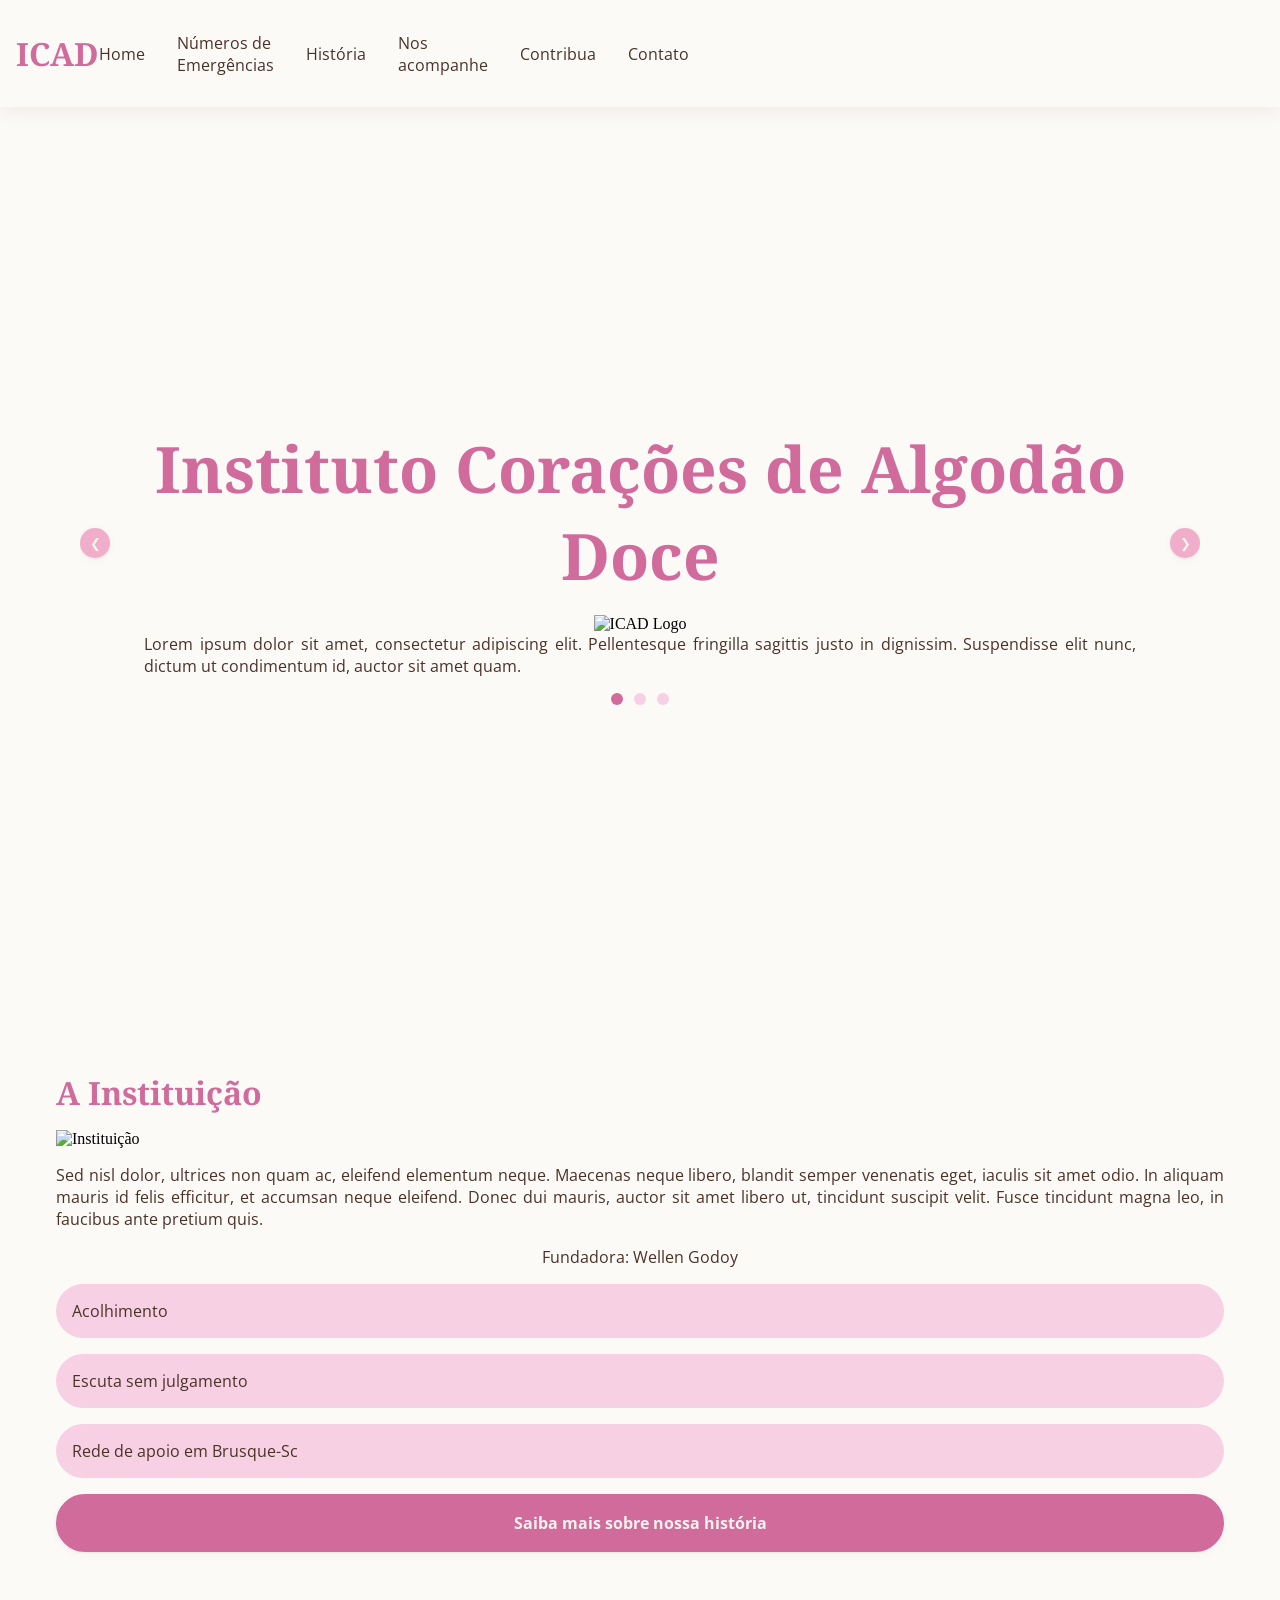
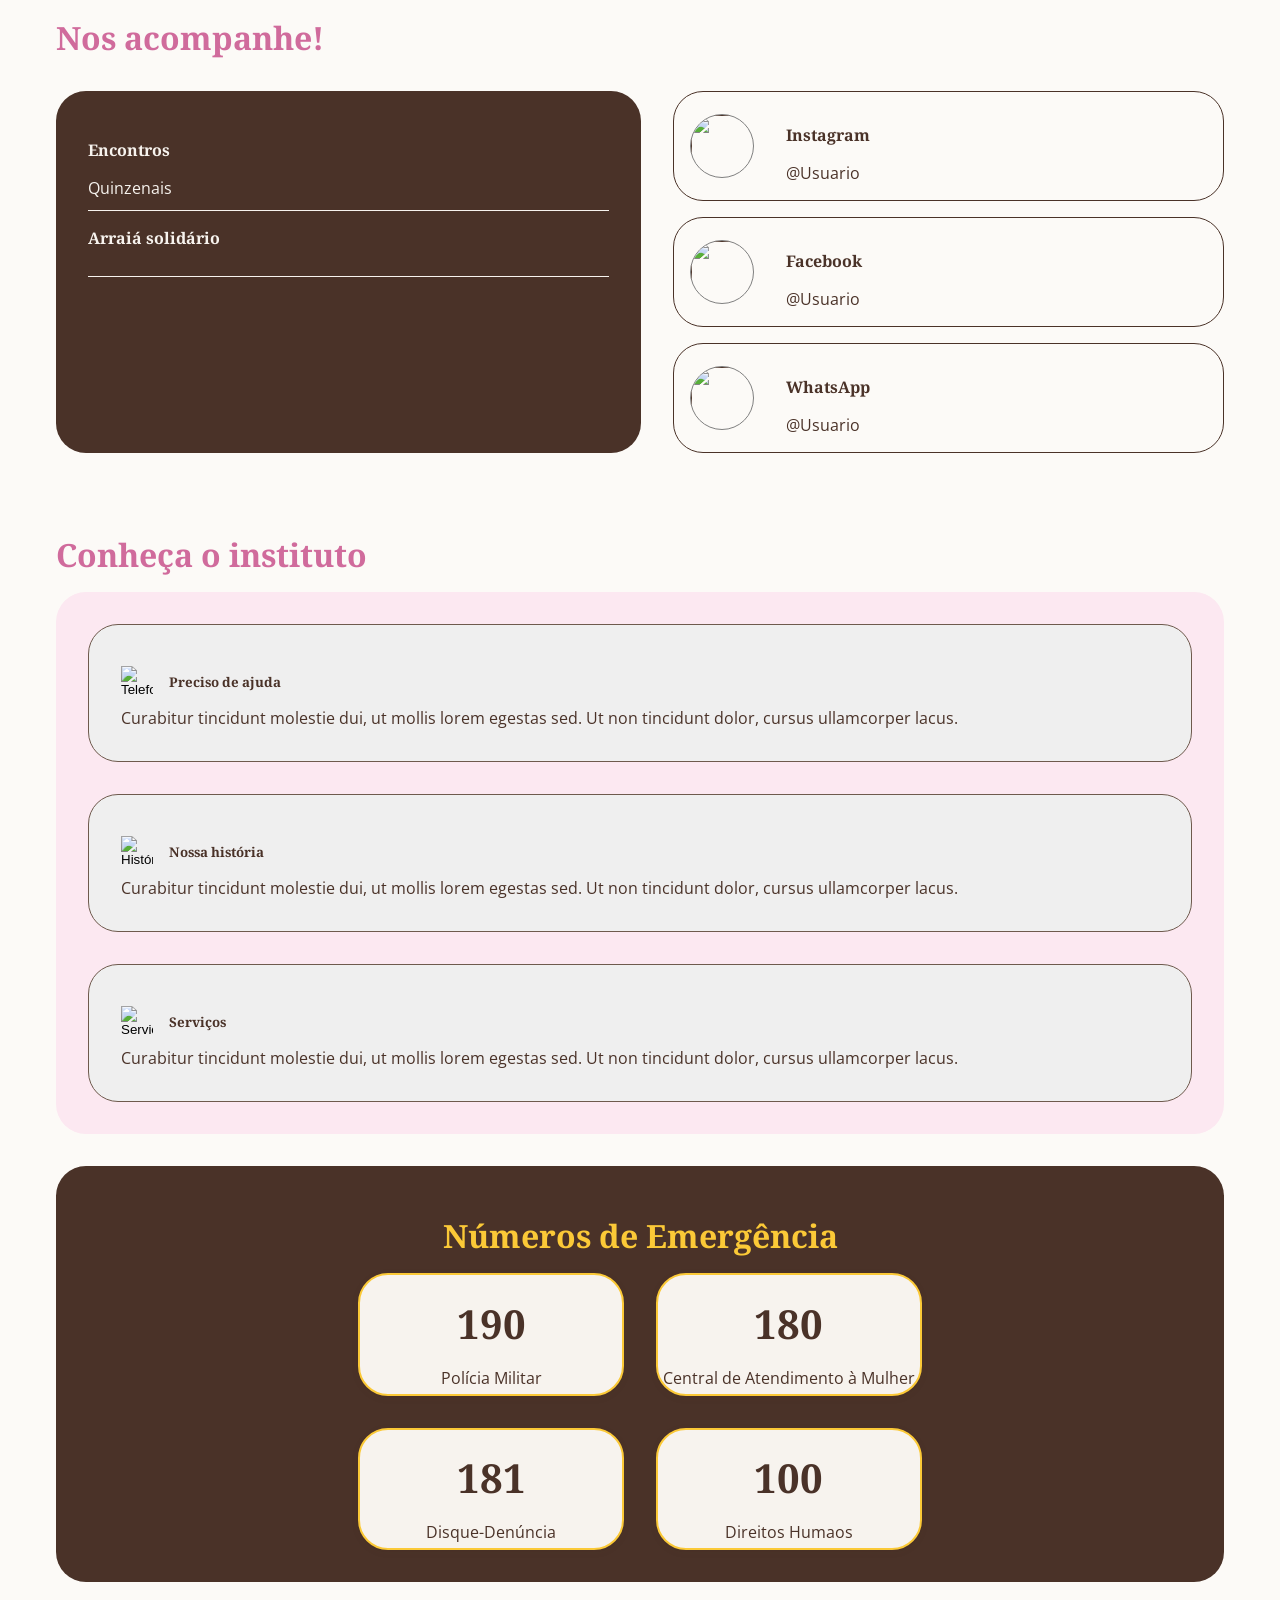
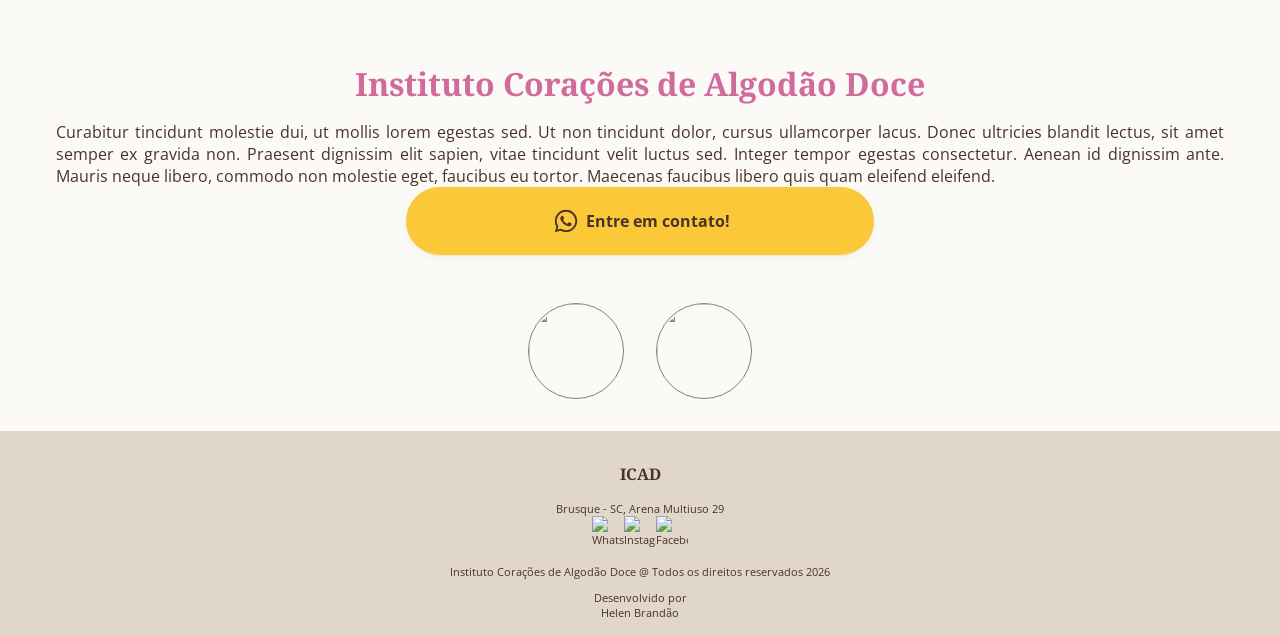
==== index.html @ ac16e1a1 "Alteração na composição e estilização geral" ====
<!DOCTYPE html>
<html lang="pt-BR">
<head>
    <meta charset="UTF-8">
    <meta name="viewport" content="width=device-width, initial-scale=1.0">
    <link rel="stylesheet" href="/css/style.css">
    <title>ICAD - Instituto Corações de Algodão Doce</title>
    <link rel="preconnect" href="https://fonts.googleapis.com">
    <link rel="preconnect" href="https://fonts.gstatic.com" crossorigin>
    <link href="https://fonts.googleapis.com/css2?family=Noto+Serif:ital,wght@0,500;0,600;0,700&family=Open+Sans:wght@400;500;600;700&display=swap" rel="stylesheet">
</head>
<body>
    <header>
        <nav>
            <h2>ICAD</h2>
            <ul>
                <li><a href="#">Home</a></li>
                <li><a href="#">Números de Emergências</a></li>
                <li><a href="./pages/historia.html">História</a></li>
                <li><a href="#">Nos acompanhe</a></li>
                <li><a href="#">Contribua</a></li>
                <li><a href="#">Contato</a></li>
            </ul>
            <ul class="nav-mobile ocultar">
                <li><a href="#">Home</a></li>
                <li><a href="#">Números de Emergências</a></li>
                <li><a href="./pages/historia.html">História</a></li>
                <li><a href="#">Nos acompanhe</a></li>
                <li><a href="#">Contribua</a></li>
                <li><a href="#">Contato</a></li>
            </ul>
        </nav>
    </header>
    <main>
    <section class="hero" style="width: 90%;">
        <div class="carrossel">
            <div class="janela">
                <div class="trilho">

                    <div class="slide">
                        <h1>Instituto Corações de Algodão Doce</h1>
                        <img src="" alt="ICAD Logo">
                        <p>Lorem ipsum dolor sit amet, consectetur adipiscing elit. Pellentesque fringilla sagittis justo in dignissim. Suspendisse elit nunc, dictum ut condimentum id, auctor sit amet quam.</p>
                    </div>

                    <div class="slide">
                        <h2>Segundo slide</h2>
                        <p>Conteúdo do segundo slide.</p>
                    </div>

                    <div class="slide">
                        <h2>Terceiro slide</h2>
                        <p>Conteúdo do terceiro slide.</p>
                    </div>

                </div>

                <button class="seta anterior" aria-label="Slide anterior">&#10094;</button>
                <button class="seta proximo" aria-label="Próximo slide">&#10095;</button>
            </div>

            <div class="bolinhas"></div>
        </div>
    </section>
        <section class="sobre container">
            <h2>A Instituição</h2>
            <div class="sobre-instituicao">
                <img src="" alt="Instituição">
                <p>Sed nisl dolor, ultrices non quam ac, eleifend elementum neque. Maecenas neque libero, blandit semper venenatis eget, iaculis sit amet odio. In aliquam mauris id felis efficitur, et accumsan neque eleifend. Donec dui mauris, auctor sit amet libero ut, tincidunt suscipit velit. Fusce tincidunt magna leo, in faucibus ante pretium quis.</p>
                <a href="#">Fundadora: Wellen Godoy</a>
                <div>
                    <div class="info-icon">
                        <img src="" alt="">
                        <p>Acolhimento</p>
                    </div>
                    <div class="info-icon">
                        <img src="" alt="">
                        <p>Escuta sem julgamento</p>
                    </div>
                    <div class="info-icon">
                        <img src="" alt="">
                        <p>Rede de apoio em Brusque-Sc</p>
                    </div>
                    <a href="" class="btn btn-principal">Saiba mais sobre nossa história</a>
                </div>
            </div>
        </section>
        <section class="social container">
            <h2>Nos acompanhe!</h2>
            <div class="social-info">
                <div class="eventos">
                    <div class="card-eventos">
                        <h3>Encontros</h3>
                        <span>Quinzenais</span>
                    </div>
                    <div class="card-eventos">
                        <h3>Arraiá solidário</h3>
                        <span></span>
                    </div>
                </div>
                <div class="redes">
                    <a href="" class="card-redes">
                        <img src="" alt="" class="circle">
                        <div class="card-redes-info">
                            <h3>Instagram</h3>
                            <span>@Usuario</span>
                        </div>
                    </a>
                    <a href="" class="card-redes">
                        <img src="" alt="" class="circle">
                        <div class="card-redes-info">
                            <h3>Facebook</h3>
                            <span>@Usuario</span>
                        </div>
                    </a>
                    <a href="" class="card-redes">
                        <img src="" alt="" class="circle">
                        <div class="card-redes-info">
                            <h3>WhatsApp</h3>
                            <span>@Usuario</span>
                        </div>
                    </a>
                </div>
            </div>
        </section>
        <section class="ajuda container">
            <h2>Conheça o instituto</h2>
                <div class="ajuda-info">
                    <div class="btns">
                        <button class="card-ajuda">
                            <div class="card-info-text">
                                <img src="" alt="Telefone" class="icon">
                                <h4>Preciso de ajuda</h4>
                            </div>
                            <div class="card-info"><p>Curabitur tincidunt molestie dui, ut mollis lorem egestas sed. Ut non tincidunt dolor, cursus ullamcorper lacus.</p></div>
                        </button>
                        <button class="card-ajuda">
                            <div class="card-info-text">
                                <img src="" alt="História" class="icon">
                                <h4>Nossa história</h4>
                            </div>
                            <div class="card-info"><p>Curabitur tincidunt molestie dui, ut mollis lorem egestas sed. Ut non tincidunt dolor, cursus ullamcorper lacus.</p></div>
                        </button>
                        <button class="card-ajuda">
                            <div class="card-info-text">
                                <img src="" alt="Serviços" class="icon">
                                <h4>Serviços</h4>
                            </div>
                            <div class="card-info"><p>Curabitur tincidunt molestie dui, ut mollis lorem egestas sed. Ut non tincidunt dolor, cursus ullamcorper lacus.</p></div>
                        </button>
                    </div>
                    <div class="numero-emergencia">
                        <h2>Números de Emergência</h2>
                        <div class="numeros">
                            <div class="card-numeros">
                                <h3>190</h3>
                                <span>Polícia Militar</span>
                            </div>
                            <div class="card-numeros">
                                <h3>180</h3>
                                <span>Central de Atendimento à Mulher</span>
                            </div>
                            <div class="card-numeros">
                                <h3>181</h3>
                                <span>Disque-Denúncia</span>
                            </div>
                            <div class="card-numeros">
                                <h3>100</h3>
                                <span>Direitos Humaos</span>
                            </div>
                        </div>
                    </div>
                </div>
        </section>
        <section class="cta container">
            <h2>Instituto Corações de Algodão Doce</h2>
            <p>Curabitur tincidunt molestie dui, ut mollis lorem egestas sed. Ut non tincidunt dolor, cursus ullamcorper lacus. Donec ultricies blandit lectus, sit amet semper ex gravida non. Praesent dignissim elit sapien, vitae tincidunt velit luctus sed. Integer tempor egestas consectetur. Aenean id dignissim ante. Mauris neque libero, commodo non molestie eget, faucibus eu tortor. Maecenas faucibus libero quis quam eleifend eleifend.</p>
            <a href="" class="btn btn-accent"><img src="./assets/whatsapp-icon.svg" alt="WhatsApp" class="icon"> Entre em contato!</a>
        </section>
        <section class="padrinhos container">
            <div class="padrinhos-grid">
                <img src="" alt="" class="circle">
                <img src="" alt="" class="circle">
            </div>
        </section>
    </main>
    <footer>
        <div class="titulo">
                <h4>ICAD</h4>
                <p>Brusque - SC, Arena Multiuso 29</p>
            <div class="icons">
                <a href=""><img src="" alt="WhatsApp" class="icon"></a>
                <a href=""><img src="" alt="Instagram" class="icon"></a>
                <a href=""><img src="" alt="Facebook" class="icon"></a>
            </div>
        </div>
        <div class="direitos">
            <p>Instituto Corações de Algodão Doce @ Todos os direitos reservados 2026</p>
            <p>Desenvolvido por <a href="#">Helen Brandão</a></p>
        </div>
    </footer>
    <script src="./js/script.js"></script>
</body>
</html>
---- css/style.css ----
*{
    margin: 0;
    padding: 0;
    box-sizing: border-box;
}

html{
    scroll-behavior: smooth;
}

.scrollable-element{
  scrollbar-width: thin;
}

section{
    margin-bottom: var(--spacing-m);
}

.container{
    max-width: 1200px;
}

.ocultar{
    opacity: 0;
    visibility: hidden;
}

h1, h2, h3, h4{
    font-family: var(--font-head);
    margin: var(--spacing) 0;
}

h1, h2{
    color: var(--rose-500);
}

h3, h4{
    color: var(--text);
}

h1{
    font-size: var(--spacing-m);
}

h2{
    font-size: var(--spacing-sm);
}

p, span, li, a{
    font-family: var(--font-body);
    font-size: var(--spacing);
    color: var(--text);
}

.circle{
    border-radius: 100%;
}

.btn{
    padding: var(--spacing);
    font-size: var(--spacing);
    border: 1px solid var(--cocoa-800);
    border-radius: var(--radius-m);
    cursor: pointer;
    box-shadow: 0px 0px 0px 0px rgba(0, 0, 0, 0);
    transition: transform 0.3s ease-in, box-shadow 0.3s ease-in;
}

.btn:hover{
    transform: translateY(-2px);
    box-shadow: 0px 5px 15px -8px #000000;
}

.btn-principal{
    background-color: var(--rose-500);
    border: 2px solid var(--rose-500);
    box-shadow: var(--shadow-sm);
    color: var(--cream-100);
    font-weight: 700;
}

.btn-accent{
    display: flex;
    justify-content: center;
    align-items: center;
    gap: var(--spacing-xs);
    background-color: var(--accent);
    border: 2px solid var(--accent);
    box-shadow: var(--shadow-sm);
    color: var(--text);
    font-weight: 700;
}

.btn-icon{
    border: none;
    background: transparent;
}

:root{
  --rose-50:#FEF5F9; 
  --rose-100:#FCE8F1; 
  --rose-200:#F8D0E3; 
  --rose-300:#F1AECB;
  --rose-500:#D06B9C; 
  --rose-600:#A84874; 
  --rose-700:#8A3760;
  --cream-50:#FCFAF7; 
  --cream-100:#F7F3EE; 
  --cream-200:#EEE7DE; 
  --cream-300:#E0D6CA;
  --cocoa-500:#8A7566; 
  --cocoa-600:#6E5A4D; 
  --cocoa-800:#4A3228;

  --spacing-xs: 0.3rem;
  --spacing-s: 0.7rem;
  --spacing: 1rem;
  --spacing-sm: 1.5rem;
  --spacing-m: 2rem;
  --spacing-xm: 2.5rem;
  --spacing-g: 3rem;
  --spacing-xg: 4rem;
  --radius: 30px;
  --radius-m: 35px;

  --bg: var(--cream-50);
  --text: var(--cocoa-800);
  --border:var(--cream-300);
  --accent: #FBC937;

  --font-head:"Noto Serif", Georgia, "Times New Roman", serif;
  --font-body:"Open Sans", system-ui, -apple-system, "Segoe UI", Roboto, sans-serif;

  --shadow-sm:0 1px 2px rgba(74,50,40,.06), 0 2px 8px rgba(74,50,40,.05);
  --shadow-md:0 4px 18px rgba(74,50,40,.08);
}

body{
    width: 100%;
    overflow-x: hidden;
    background-color: var(--bg);
}

nav{
    display: flex;
    flex-direction: row;
    justify-content: space-around;
    padding: var(--spacing);
    box-shadow: var(--shadow-md);
}

ul, li, a{
    display: flex;
    flex-direction: row;
    justify-content: center;
    align-items: center;
    list-style: none;
    text-decoration: none;
    color: var(--text);
}

ul{
    gap: var(--spacing-m);
}

/*
==========================
    HERO
==========================
*/
.hero{
    display: flex;
    flex-direction: column;
    align-items: center;
    justify-content: space-around;
    min-height: 100dvh;
    padding: var(--spacing);
    text-align: center;
}

.hero p{
    text-align: justify;
}

.carrossel{
    width: 100%;
}

.janela{
    position: relative;
    overflow: hidden;
}

.trilho{
    display: flex;
    transition: transform 0.5s ease;
}

.slide{
    flex: 0 0 100%;
    display: flex;
    flex-direction: column;
    align-items: center;
    justify-content: center;
    padding: 0 var(--spacing-xg);
}

.slide img{
    max-width: 100%;
    height: auto;
}

/* setas */
.seta{
    position: absolute;
    top: 50%;
    transform: translateY(-50%);
    width: 30px;
    height: 30px;
    padding: 0;
    display: flex;
    align-items: center;
    justify-content: center;
    border: none;
    border-radius: 100%;
    background-color: var(--rose-300);
    color: var(--cream-100);
    box-shadow: var(--shadow-sm);
}

.seta:hover{
    background-color: var(--rose-500);
}

.anterior{ left: 0; }
.proximo{ right: 0; }

/* bolinhas */
.bolinhas{
    display: flex;
    justify-content: center;
    gap: var(--spacing-s);
    margin-top: var(--spacing);
}

.bolinha{
    width: 12px;
    height: 12px;
    padding: 0;
    border: none;
    border-radius: 100%;
    background-color: var(--rose-200);
}

.bolinha.ativa{
    background-color: var(--rose-500);
}
/*
==========================
    EMERGENCIA
==========================
*/
.numero-emergencia{
    display: flex;
    justify-content: center;
    align-items: center;
    flex-direction: column;
    background-color: var(--cocoa-800);
    padding: var(--spacing-m);
    border-radius: var(--radius);
}

.numero-emergencia h2{
    color: var(--accent);
}

.numeros{
    display: flex;
    flex-direction: column;
    gap: var(--spacing-m);
}

.card-numeros{
    display: flex;
    flex-direction: column;
    align-items: center;
    text-align: center;
    padding: var(--spacing-xs);
    border: 2px solid var(--accent);
    border-radius: var(--radius);
    background-color: var(--cream-100);
    box-shadow: var(--shadow-sm);
}

.card-numeros:hover{
    box-shadow: 0px 5px 15px -8px #000000;
}

.card-numeros h3{
    font-size: var(--spacing-xm);
    font-weight: 700;
}

/*
==========================
    SOBRE
==========================
*/
.sobre{
    padding: var(--spacing);
    text-align: justify;
}

.info-icon{
    display: flex;
    flex-direction: row;
    justify-content: flex-start;
    align-items: center;
    border-radius: var(--radius);
    border: none;
    background-color: var(--rose-200);
    padding: var(--spacing);
}

div:has(.info-icon){
    display: flex;
    flex-direction: column;
    gap: var(--spacing);
}
/*
==========================
    REDES E EVENTOS
==========================
*/

.social h2{
    padding: 0 var(--spacing);
}

.eventos{
    background-color: var(--cocoa-800);
    padding: var(--spacing-m);
    margin: var(--spacing);
    gap: var(--spacing);
    border-radius: var(--radius);
}

.eventos h3, .eventos span{
    color: var(--cream-100);
}

.card-eventos{
    border-bottom: 1px solid var(--cream-100);
    padding-bottom: var(--spacing-s);
}

.redes{
    display: flex;
    flex-direction: column;
    gap: var(--spacing);
    margin: var(--spacing);
}

.card-redes{
    display: flex;
    justify-content: flex-start;
    padding: var(--spacing);
    border: 1px solid var(--cocoa-800);
    border-radius: var(--radius);
}

.card-redes img{
    width: 64px;
    height: 64px;
    margin-right: var(--spacing-m);
}

/*
==========================
    AJUDA
==========================
*/
.ajuda{
    padding: var(--spacing);
    text-align: justify;
}

.ajuda-info{
    display: flex;
    flex-direction: column;
    gap: var(--spacing-m);
}

.ajuda-text{
    display: flex;
    flex-direction: row-reverse;
}

.icon{
    width: 32px;
    height: 32px;
}

.btns{
    display: flex;
    flex-direction: column;
    gap: var(--spacing-m);
    background-color: var(--rose-100);
    padding: var(--spacing-m);
    border-radius: var(--radius);
    text-align: center;
}

.card-ajuda{
    display: flex;
    flex-direction: column;
    align-items: flex-start;
    padding: var(--spacing-m);
    border-radius: var(--radius);
    border: 1px solid var(--cocoa-600);
}

.card-info-text{
    display: flex;
    justify-content: center;
    align-items: center;
    gap: var(--spacing);
}


/*
==========================
    CTA
==========================
*/
.cta{
    display: flex;
    flex-direction: column;
    padding: var(--spacing);
    text-align: justify;
}

/*
==========================
    PADRINHOS
==========================
*/
.padrinhos{
    display: flex;
    justify-content: center;
    align-items: center;
}

.padrinhos-grid{
    display: grid;
    grid-template-columns: repeat(2, 1fr);
    gap: 1rem;
}

.circle{
    width: 96px;
    height: 96px;
    border: 0.5px solid gray;
}

.caixas-encontrar{
    display: flex;
    gap: var(--spacing-m);
}

.caixinha{
    width: 100%;
}
/*
==========================
    FOOTER
==========================
*/

footer{
    display: flex;
    flex-direction: column;
    gap: var(--spacing);
    background-color: var(--cream-300);
    padding: var(--spacing);
    color: var(--rose-100);
}

footer .titulo{
    display: flex;
    flex-direction: column;
}

footer .titulo .icons{
    display: flex;
    justify-content: center;
}

footer p{
    font-size: var(--spacing-s);
}

footer a{
    font-size: var(--spacing-s);
}

footer .titulo{
    display: flex;
    text-align: center;
}

footer .direitos{
    text-align: center;
    display: flex;
    flex-direction: column;
    gap: var(--spacing-s);
}

@media (min-width: 768px){
    .container{
        width: 800px;
    }

    main{
        display: flex;
        flex-direction: column;
        justify-content: center;
        align-items: center;
    }

    h1{
        font-size: var(--spacing-xg);
    }

    h2{
        font-size: var(--spacing-m);
    }

    h3{
        font-size: var(--spacing);
    }

    .numeros{
        display: grid;
        grid-template-columns: repeat(2, 1fr);
    }

    .social{
        display: flex;
        flex-direction: column;
        width: 100%;
    }

    .social-info{
        display: flex;
        flex-direction: row;
        justify-content: center;
    }

    .eventos, .redes{
        width: 100%;
    }

    .ajuda-text{
        display: flex;
        flex-direction: row;
        justify-content: center;
        align-items: center;
    }

    .video{
        display: flex;
        flex-direction: column;
        justify-content: center;
        align-items: center;
    }

    .cta{
        display: flex;
        justify-content: center;
        align-items: center;
    }

    .btn-accent{
        width: 40%;
        font-size: var(--spacing);
    }

    .padrinhos-grid{
        gap: var(--spacing-m);
    }
}

@media (min-width: 1200px){
    .container{
        width: 1200px;
    }
}
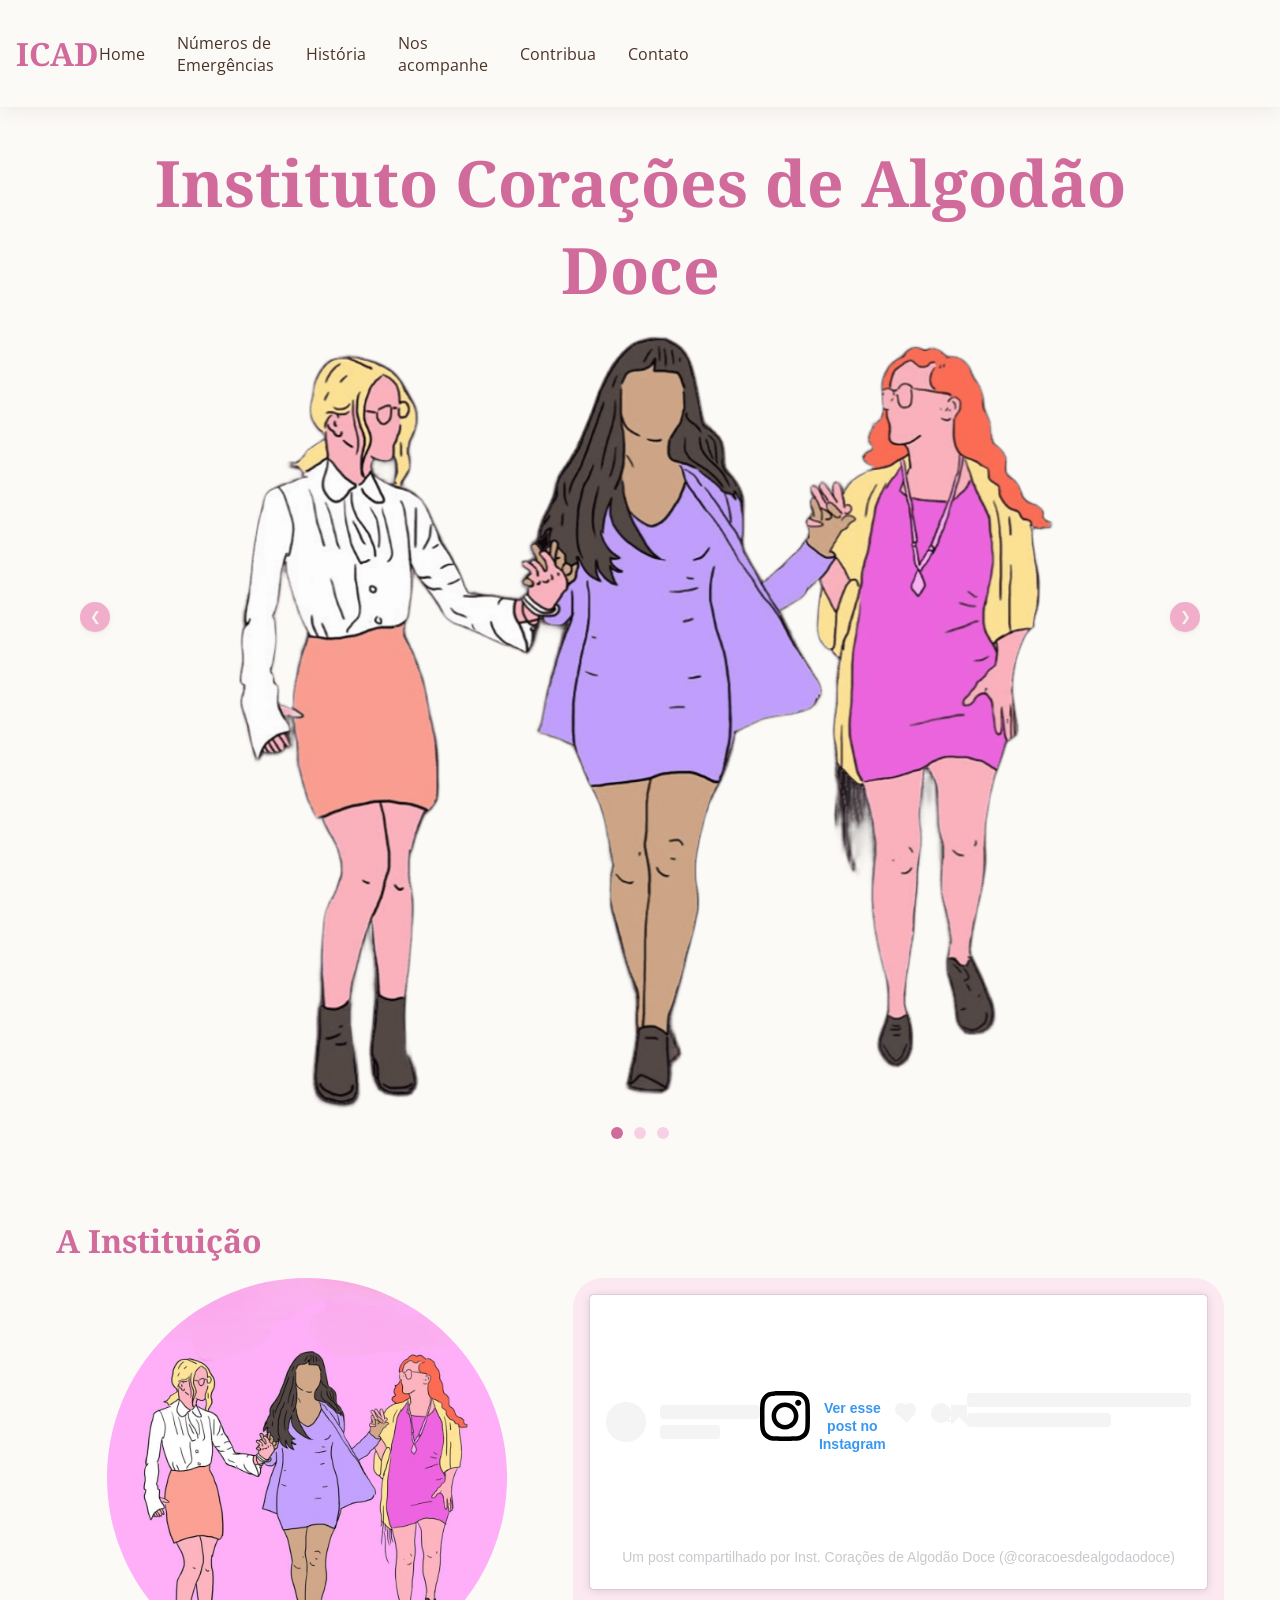
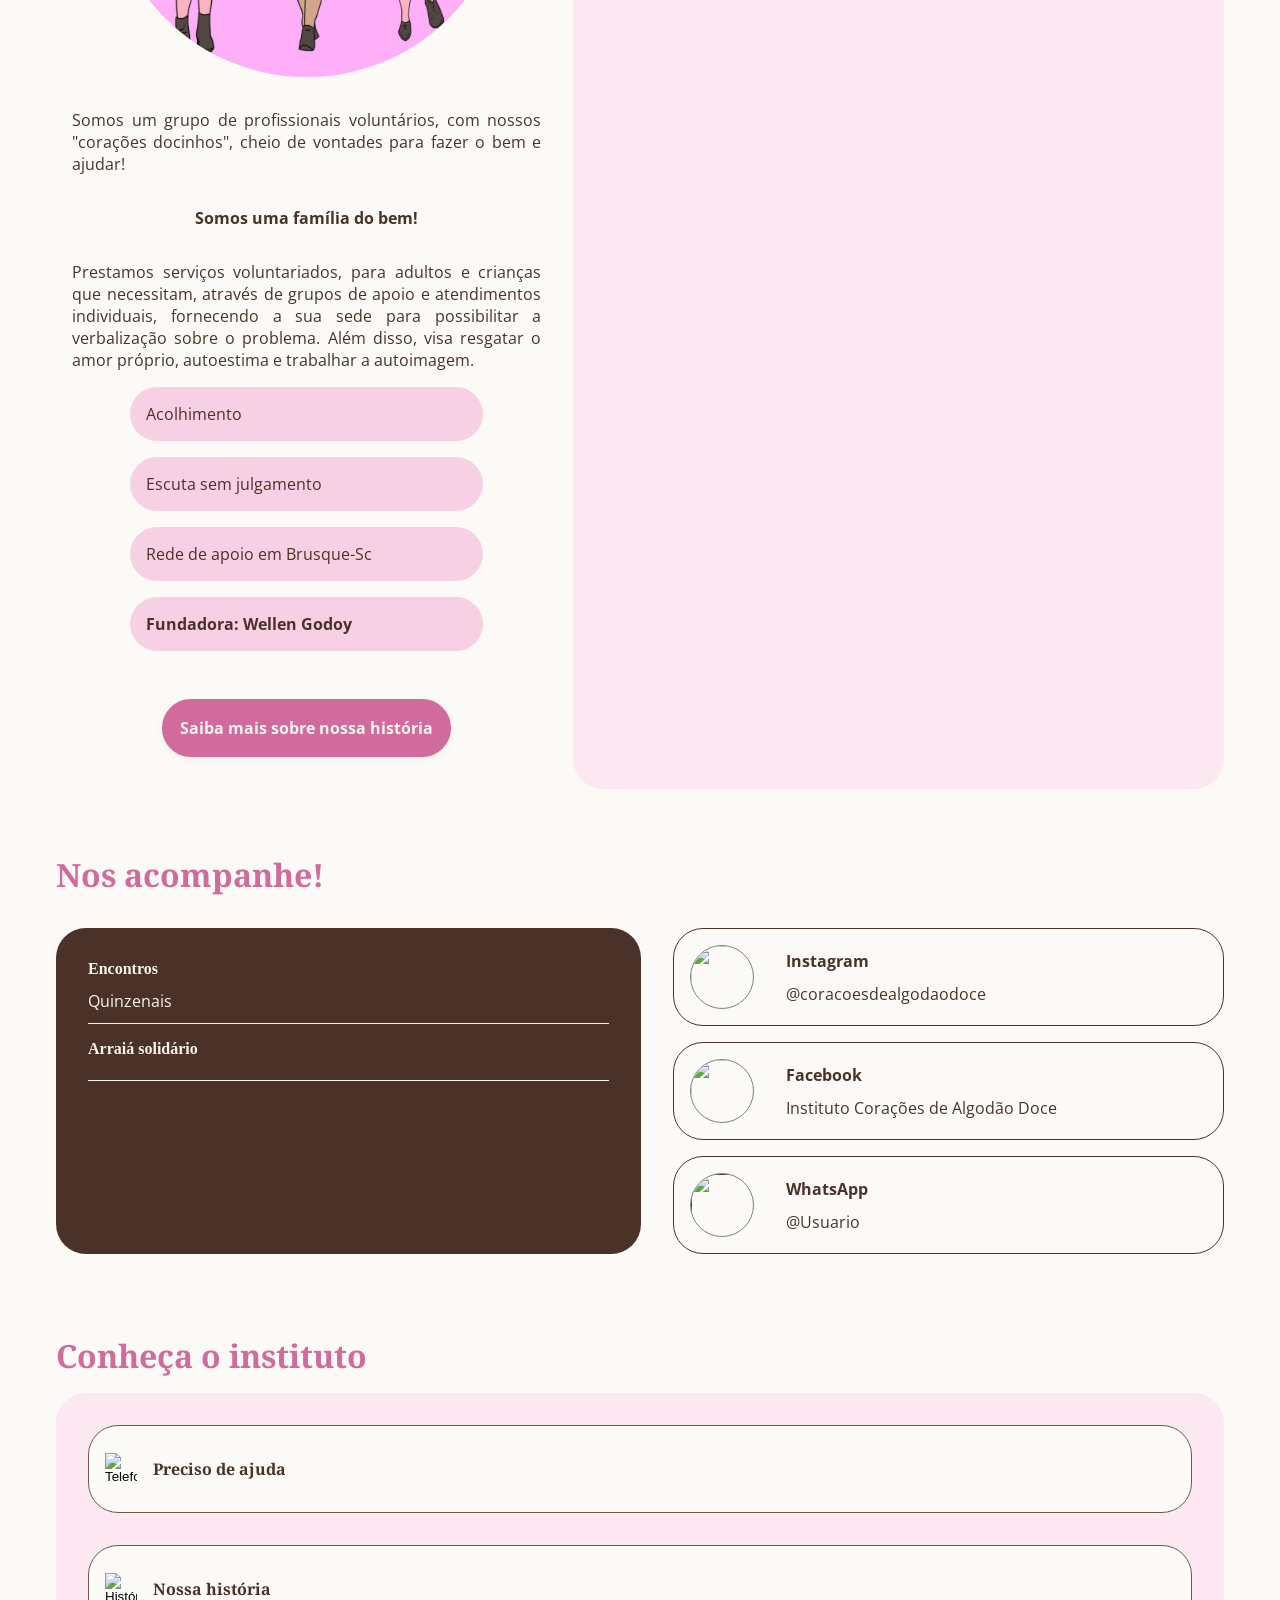
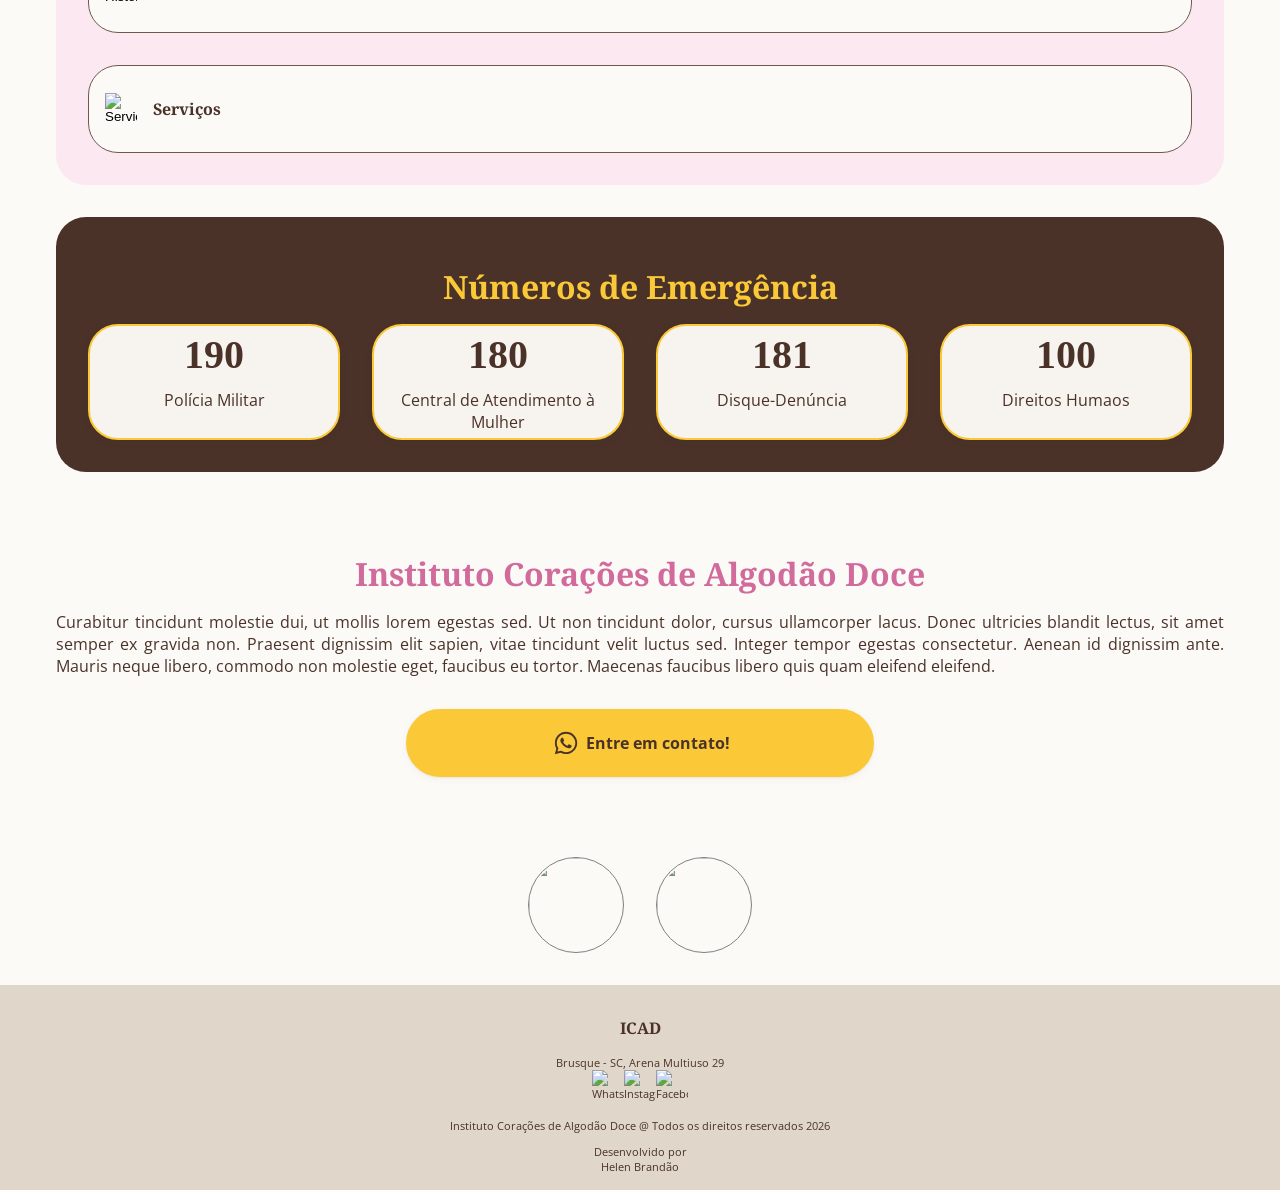
==== commit 29452d92: "Estilização e novas imagens" ====
--- a/index.html
+++ b/index.html
@@ -4,6 +4,7 @@
     <meta charset="UTF-8">
     <meta name="viewport" content="width=device-width, initial-scale=1.0">
     <link rel="stylesheet" href="/css/style.css">
+    <link rel="shortcut icon" href="favicon.ico" type="image/x-icon">
     <title>ICAD - Instituto Corações de Algodão Doce</title>
     <link rel="preconnect" href="https://fonts.googleapis.com">
     <link rel="preconnect" href="https://fonts.gstatic.com" crossorigin>
@@ -18,7 +19,7 @@
                 <li><a href="#">Números de Emergências</a></li>
                 <li><a href="./pages/historia.html">História</a></li>
                 <li><a href="#">Nos acompanhe</a></li>
-                <li><a href="#">Contribua</a></li>
+                <li><a href="./pages/contribua.html">Contribua</a></li>
                 <li><a href="#">Contato</a></li>
             </ul>
             <ul class="nav-mobile ocultar">
@@ -39,8 +40,7 @@
 
                     <div class="slide">
                         <h1>Instituto Corações de Algodão Doce</h1>
-                        <img src="" alt="ICAD Logo">
-                        <p>Lorem ipsum dolor sit amet, consectetur adipiscing elit. Pellentesque fringilla sagittis justo in dignissim. Suspendisse elit nunc, dictum ut condimentum id, auctor sit amet quam.</p>
+                        <img src="./assets/images/ICAD.png" alt="ICAD Logo">
                     </div>
 
                     <div class="slide">
@@ -64,24 +64,35 @@
     </section>
         <section class="sobre container">
             <h2>A Instituição</h2>
-            <div class="sobre-instituicao">
-                <img src="" alt="Instituição">
-                <p>Sed nisl dolor, ultrices non quam ac, eleifend elementum neque. Maecenas neque libero, blandit semper venenatis eget, iaculis sit amet odio. In aliquam mauris id felis efficitur, et accumsan neque eleifend. Donec dui mauris, auctor sit amet libero ut, tincidunt suscipit velit. Fusce tincidunt magna leo, in faucibus ante pretium quis.</p>
-                <a href="#">Fundadora: Wellen Godoy</a>
-                <div>
-                    <div class="info-icon">
-                        <img src="" alt="">
-                        <p>Acolhimento</p>
-                    </div>
-                    <div class="info-icon">
-                        <img src="" alt="">
-                        <p>Escuta sem julgamento</p>
-                    </div>
-                    <div class="info-icon">
-                        <img src="" alt="">
-                        <p>Rede de apoio em Brusque-Sc</p>
-                    </div>
-                    <a href="" class="btn btn-principal">Saiba mais sobre nossa história</a>
+            <div class="sobre-infos">
+                <div class="sobre-instituicao">
+                    <img src="./assets/images/ICADPink.jpeg" alt="Instituição" class="img-principal">
+                    <p>Somos um grupo de profissionais voluntários, com nossos "corações docinhos", cheio de vontades para fazer o bem e ajudar!</p>
+                    <p><strong>Somos uma família do bem!</strong></p>
+                    <p>Prestamos serviços voluntariados, para adultos e crianças que necessitam, através de grupos de apoio e atendimentos individuais, fornecendo a sua sede para possibilitar a verbalização sobre o problema. Além disso, visa resgatar o amor próprio, autoestima e trabalhar a autoimagem.</p>
+                    <div class="group">
+                        <div class="info-icon">
+                            <img src="" alt="">
+                            <p>Acolhimento</p>
+                        </div>
+                        <div class="info-icon">
+                            <img src="" alt="">
+                            <p>Escuta sem julgamento</p>
+                        </div>
+                        <div class="info-icon">
+                            <img src="" alt="">
+                            <p>Rede de apoio em Brusque-Sc</p>
+                        </div>
+                        <div class="info-icon">
+                            <img src="" alt="">
+                            <a href="#"><strong>Fundadora: Wellen Godoy</strong></a>
+                        </div>
+                        <a href="" class="btn btn-principal">Saiba mais sobre nossa história</a>
+                    </div>
+                </div>
+                <div class="sobre-video">
+                    <blockquote class="instagram-media" data-instgrm-captioned data-instgrm-permalink="https://www.instagram.com/reel/DZTUvnHtRmf/?utm_source=ig_embed&amp;utm_campaign=loading" data-instgrm-version="14" style=" background:#FFF; border:0; border-radius:3px; box-shadow:0 0 1px 0 rgba(0,0,0,0.5),0 1px 10px 0 rgba(0,0,0,0.15); margin: 1px; min-width:326px; padding:0; width:99.375%; width:-webkit-calc(100% - 2px); width:calc(100% - 2px);"><div style="padding:16px;"> <a href="https://www.instagram.com/reel/DZTUvnHtRmf/?utm_source=ig_embed&amp;utm_campaign=loading" style=" background:#FFFFFF; line-height:0; padding:0 0; text-align:center; text-decoration:none; width:100%;" target="_blank"> <div style=" display: flex; flex-direction: row; align-items: center;"> <div style="background-color: #F4F4F4; border-radius: 50%; flex-grow: 0; height: 40px; margin-right: 14px; width: 40px;"></div> <div style="display: flex; flex-direction: column; flex-grow: 1; justify-content: center;"> <div style=" background-color: #F4F4F4; border-radius: 4px; flex-grow: 0; height: 14px; margin-bottom: 6px; width: 100px;"></div> <div style=" background-color: #F4F4F4; border-radius: 4px; flex-grow: 0; height: 14px; width: 60px;"></div></div></div><div style="padding: 19% 0;"></div> <div style="display:block; height:50px; margin:0 auto 12px; width:50px;"><svg width="50px" height="50px" viewBox="0 0 60 60" version="1.1" xmlns="https://www.w3.org/2000/svg" xmlns:xlink="https://www.w3.org/1999/xlink"><g stroke="none" stroke-width="1" fill="none" fill-rule="evenodd"><g transform="translate(-511.000000, -20.000000)" fill="#000000"><g><path d="M556.869,30.41 C554.814,30.41 553.148,32.076 553.148,34.131 C553.148,36.186 554.814,37.852 556.869,37.852 C558.924,37.852 560.59,36.186 560.59,34.131 C560.59,32.076 558.924,30.41 556.869,30.41 M541,60.657 C535.114,60.657 530.342,55.887 530.342,50 C530.342,44.114 535.114,39.342 541,39.342 C546.887,39.342 551.658,44.114 551.658,50 C551.658,55.887 546.887,60.657 541,60.657 M541,33.886 C532.1,33.886 524.886,41.1 524.886,50 C524.886,58.899 532.1,66.113 541,66.113 C549.9,66.113 557.115,58.899 557.115,50 C557.115,41.1 549.9,33.886 541,33.886 M565.378,62.101 C565.244,65.022 564.756,66.606 564.346,67.663 C563.803,69.06 563.154,70.057 562.106,71.106 C561.058,72.155 560.06,72.803 558.662,73.347 C557.607,73.757 556.021,74.244 553.102,74.378 C549.944,74.521 548.997,74.552 541,74.552 C533.003,74.552 532.056,74.521 528.898,74.378 C525.979,74.244 524.393,73.757 523.338,73.347 C521.94,72.803 520.942,72.155 519.894,71.106 C518.846,70.057 518.197,69.06 517.654,67.663 C517.244,66.606 516.755,65.022 516.623,62.101 C516.479,58.943 516.448,57.996 516.448,50 C516.448,42.003 516.479,41.056 516.623,37.899 C516.755,34.978 517.244,33.391 517.654,32.338 C518.197,30.938 518.846,29.942 519.894,28.894 C520.942,27.846 521.94,27.196 523.338,26.654 C524.393,26.244 525.979,25.756 528.898,25.623 C532.057,25.479 533.004,25.448 541,25.448 C548.997,25.448 549.943,25.479 553.102,25.623 C556.021,25.756 557.607,26.244 558.662,26.654 C560.06,27.196 561.058,27.846 562.106,28.894 C563.154,29.942 563.803,30.938 564.346,32.338 C564.756,33.391 565.244,34.978 565.378,37.899 C565.522,41.056 565.552,42.003 565.552,50 C565.552,57.996 565.522,58.943 565.378,62.101 M570.82,37.631 C570.674,34.438 570.167,32.258 569.425,30.349 C568.659,28.377 567.633,26.702 565.965,25.035 C564.297,23.368 562.623,22.342 560.652,21.575 C558.743,20.834 556.562,20.326 553.369,20.18 C550.169,20.033 549.148,20 541,20 C532.853,20 531.831,20.033 528.631,20.18 C525.438,20.326 523.257,20.834 521.349,21.575 C519.376,22.342 517.703,23.368 516.035,25.035 C514.368,26.702 513.342,28.377 512.574,30.349 C511.834,32.258 511.326,34.438 511.181,37.631 C511.035,40.831 511,41.851 511,50 C511,58.147 511.035,59.17 511.181,62.369 C511.326,65.562 511.834,67.743 512.574,69.651 C513.342,71.625 514.368,73.296 516.035,74.965 C517.703,76.634 519.376,77.658 521.349,78.425 C523.257,79.167 525.438,79.673 528.631,79.82 C531.831,79.965 532.853,80.001 541,80.001 C549.148,80.001 550.169,79.965 553.369,79.82 C556.562,79.673 558.743,79.167 560.652,78.425 C562.623,77.658 564.297,76.634 565.965,74.965 C567.633,73.296 568.659,71.625 569.425,69.651 C570.167,67.743 570.674,65.562 570.82,62.369 C570.966,59.17 571,58.147 571,50 C571,41.851 570.966,40.831 570.82,37.631"></path></g></g></g></svg></div><div style="padding-top: 8px;"> <div style=" color:#3897f0; font-family:Arial,sans-serif; font-size:14px; font-style:normal; font-weight:550; line-height:18px;">Ver esse post no Instagram</div></div><div style="padding: 12.5% 0;"></div> <div style="display: flex; flex-direction: row; margin-bottom: 14px; align-items: center;"><div> <div style="background-color: #F4F4F4; border-radius: 50%; height: 12.5px; width: 12.5px; transform: translateX(0px) translateY(7px);"></div> <div style="background-color: #F4F4F4; height: 12.5px; transform: rotate(-45deg) translateX(3px) translateY(1px); width: 12.5px; flex-grow: 0; margin-right: 14px; margin-left: 2px;"></div> <div style="background-color: #F4F4F4; border-radius: 50%; height: 12.5px; width: 12.5px; transform: translateX(9px) translateY(-18px);"></div></div><div style="margin-left: 8px;"> <div style=" background-color: #F4F4F4; border-radius: 50%; flex-grow: 0; height: 20px; width: 20px;"></div> <div style=" width: 0; height: 0; border-top: 2px solid transparent; border-left: 6px solid #f4f4f4; border-bottom: 2px solid transparent; transform: translateX(16px) translateY(-4px) rotate(30deg)"></div></div><div style="margin-left: auto;"> <div style=" width: 0px; border-top: 8px solid #F4F4F4; border-right: 8px solid transparent; transform: translateY(16px);"></div> <div style=" background-color: #F4F4F4; flex-grow: 0; height: 12px; width: 16px; transform: translateY(-4px);"></div> <div style=" width: 0; height: 0; border-top: 8px solid #F4F4F4; border-left: 8px solid transparent; transform: translateY(-4px) translateX(8px);"></div></div></div> <div style="display: flex; flex-direction: column; flex-grow: 1; justify-content: center; margin-bottom: 24px;"> <div style=" background-color: #F4F4F4; border-radius: 4px; flex-grow: 0; height: 14px; margin-bottom: 6px; width: 224px;"></div> <div style=" background-color: #F4F4F4; border-radius: 4px; flex-grow: 0; height: 14px; width: 144px;"></div></div></a><p style=" color:#c9c8cd; font-family:Arial,sans-serif; font-size:14px; line-height:17px; margin-bottom:0; margin-top:8px; overflow:hidden; padding:8px 0 7px; text-align:center; text-overflow:ellipsis; white-space:nowrap;"><a href="https://www.instagram.com/reel/DZTUvnHtRmf/?utm_source=ig_embed&amp;utm_campaign=loading" style=" color:#c9c8cd; font-family:Arial,sans-serif; font-size:14px; font-style:normal; font-weight:normal; line-height:17px; text-decoration:none;" target="_blank">Um post compartilhado por Inst. Corações de Algodão Doce (@coracoesdealgodaodoce)</a></p></div></blockquote>
+                    <script async src="//www.instagram.com/embed.js"></script>
                 </div>
             </div>
         </section>
@@ -99,18 +110,18 @@
                     </div>
                 </div>
                 <div class="redes">
-                    <a href="" class="card-redes">
+                    <a href="https://www.instagram.com/coracoesdealgodaodoce/" class="card-redes">
                         <img src="" alt="" class="circle">
                         <div class="card-redes-info">
                             <h3>Instagram</h3>
-                            <span>@Usuario</span>
+                            <span>@coracoesdealgodaodoce</span>
                         </div>
                     </a>
-                    <a href="" class="card-redes">
+                    <a href="https://www.facebook.com/coracoesdealgodaodoce/" class="card-redes">
                         <img src="" alt="" class="circle">
                         <div class="card-redes-info">
                             <h3>Facebook</h3>
-                            <span>@Usuario</span>
+                            <span>Instituto Corações de Algodão Doce</span>
                         </div>
                     </a>
                     <a href="" class="card-redes">
--- a/css/style.css
+++ b/css/style.css
@@ -25,9 +25,13 @@
     visibility: hidden;
 }
 
-h1, h2, h3, h4{
+h1, h2, h4{
     font-family: var(--font-head);
     margin: var(--spacing) 0;
+}
+
+h3{
+    margin-bottom: var(--spacing-s);
 }
 
 h1, h2{
@@ -64,6 +68,7 @@
     cursor: pointer;
     box-shadow: 0px 0px 0px 0px rgba(0, 0, 0, 0);
     transition: transform 0.3s ease-in, box-shadow 0.3s ease-in;
+    margin: var(--spacing-m);
 }
 
 .btn:hover{
@@ -311,6 +316,23 @@
     text-align: justify;
 }
 
+.sobre-video{
+    background-color: var(--rose-100);
+    padding: var(--spacing);
+    border-radius: var(--radius);
+}
+
+.sobre-infos{
+    display: flex;
+    gap: var(--spacing);
+}
+
+.group{
+    display: flex;
+    flex-direction: column;
+    gap: var(--spacing);
+}
+
 .info-icon{
     display: flex;
     flex-direction: row;
@@ -321,11 +343,26 @@
     background-color: var(--rose-200);
     padding: var(--spacing);
 }
-
-div:has(.info-icon){
-    display: flex;
-    flex-direction: column;
-    gap: var(--spacing);
+.info-icon p{
+    margin: 0 !important;
+}
+
+.sobre p{
+    margin: var(--spacing);
+}
+
+.sobre .img-principal{
+    width: 25rem;
+    border-radius: 100%;
+    margin-bottom: var(--spacing);
+}
+
+.sobre-instituicao{
+    display: flex;
+    flex-direction: column;
+    justify-content: center;
+    align-items: center;
+    text-align: justify;
 }
 /*
 ==========================
@@ -352,6 +389,7 @@
 .card-eventos{
     border-bottom: 1px solid var(--cream-100);
     padding-bottom: var(--spacing-s);
+    margin-bottom: var(--spacing);
 }
 
 .redes{
@@ -415,9 +453,24 @@
     display: flex;
     flex-direction: column;
     align-items: flex-start;
-    padding: var(--spacing-m);
+    padding: var(--spacing);
     border-radius: var(--radius);
     border: 1px solid var(--cocoa-600);
+    background-color: var(--cream-50);
+    cursor: pointer;
+    box-shadow: 0px 0px 0px 0px rgba(0, 0, 0, 0);
+}
+
+.card-ajuda:hover{    
+    box-shadow: 0px 5px 15px -8px #000000;
+}
+
+.card-ajuda h4{
+    font-size: var(--spacing);
+}
+
+.card-info{
+    display: none; /* ----- Helen alterar depois ---- */
 }
 
 .card-info-text{
@@ -540,9 +593,14 @@
         font-size: var(--spacing);
     }
 
+    .sobre-infos{
+        display: flex;
+        flex-direction: row;
+    }
+
     .numeros{
         display: grid;
-        grid-template-columns: repeat(2, 1fr);
+        grid-template-columns: repeat(4, 1fr);
     }
 
     .social{
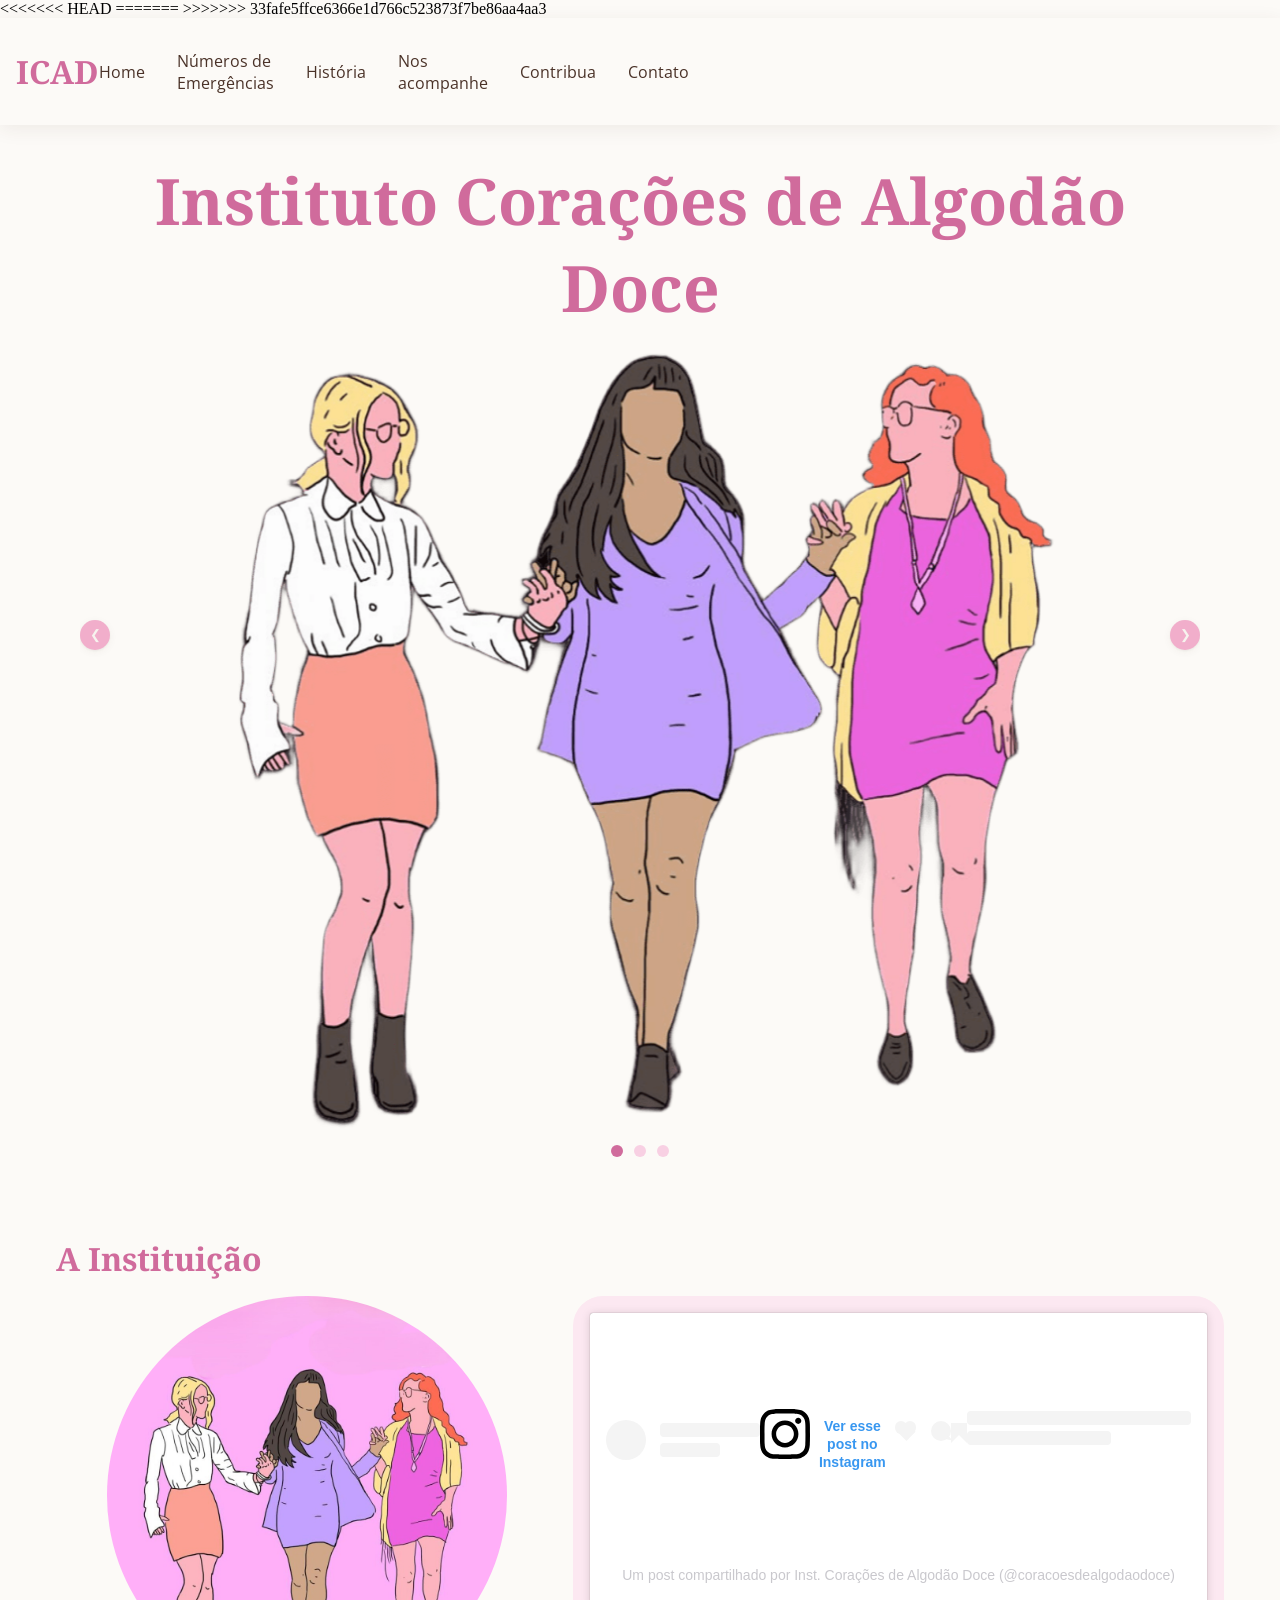
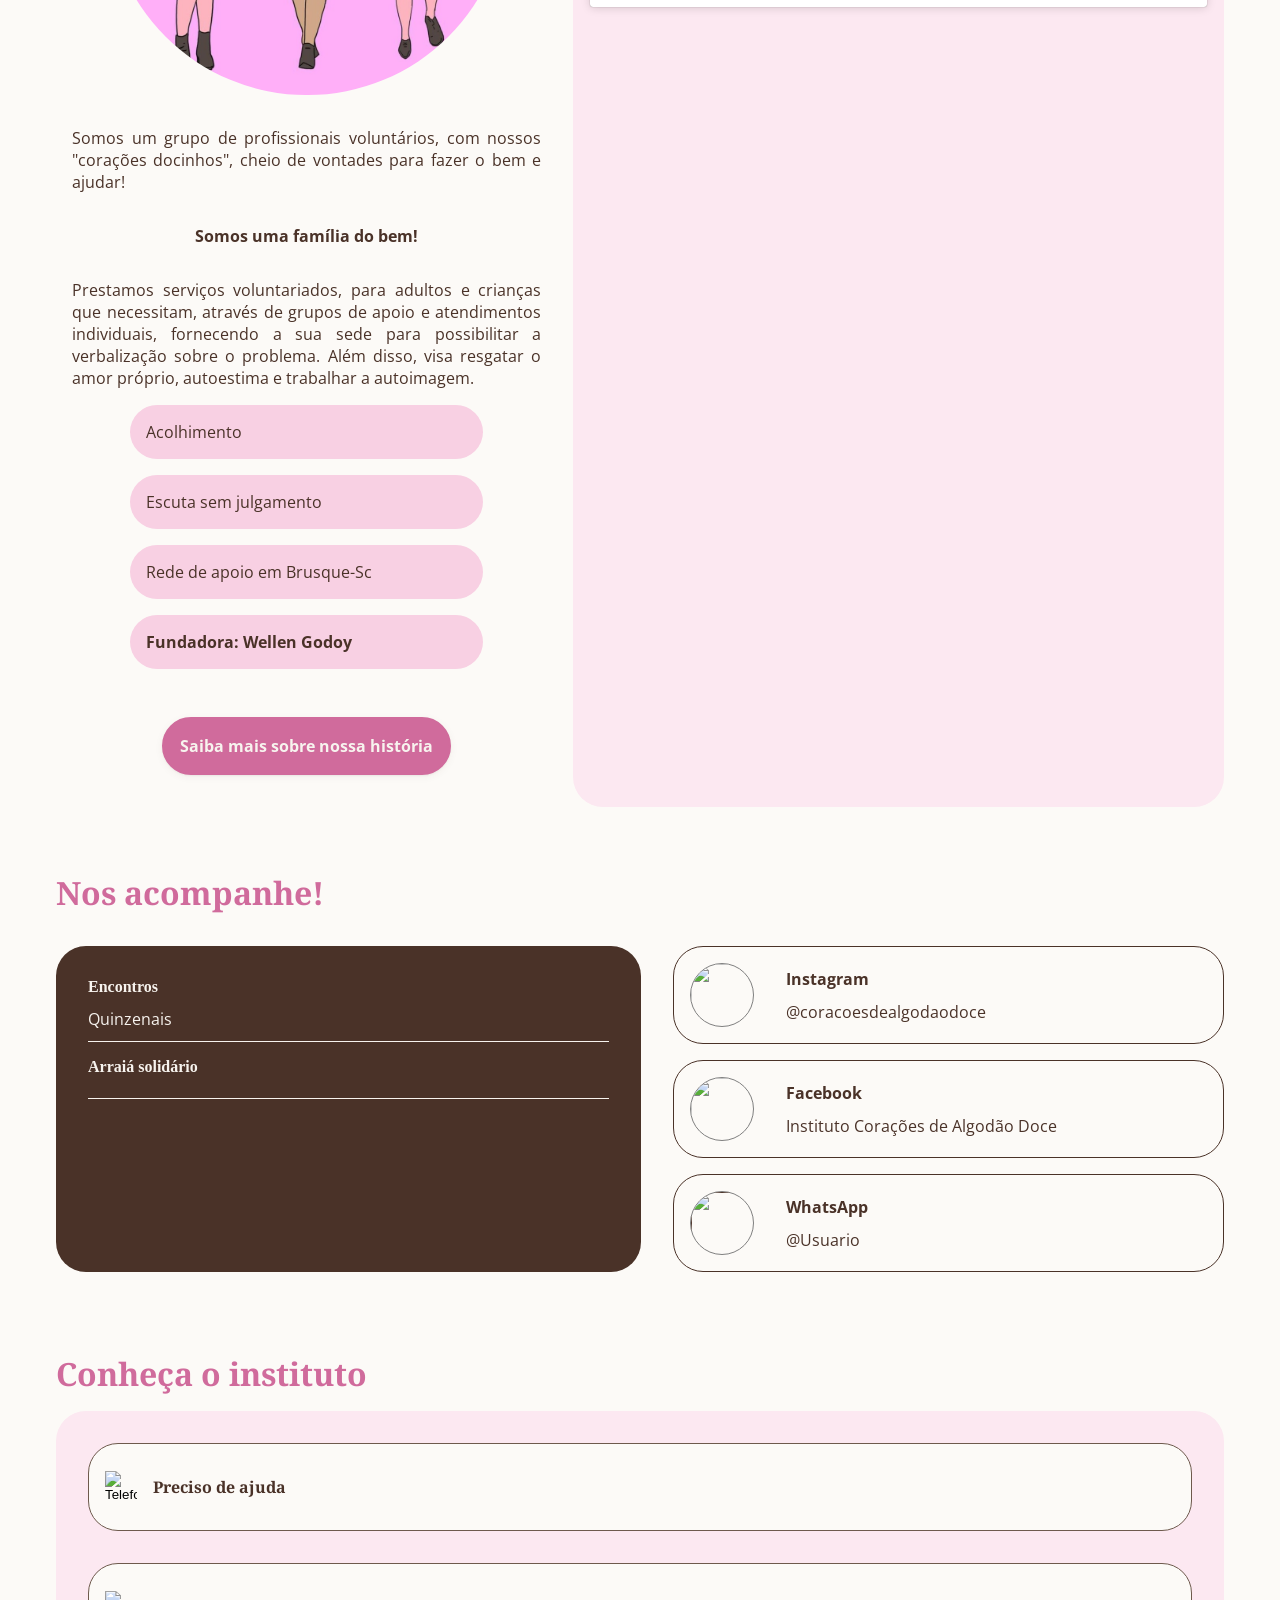
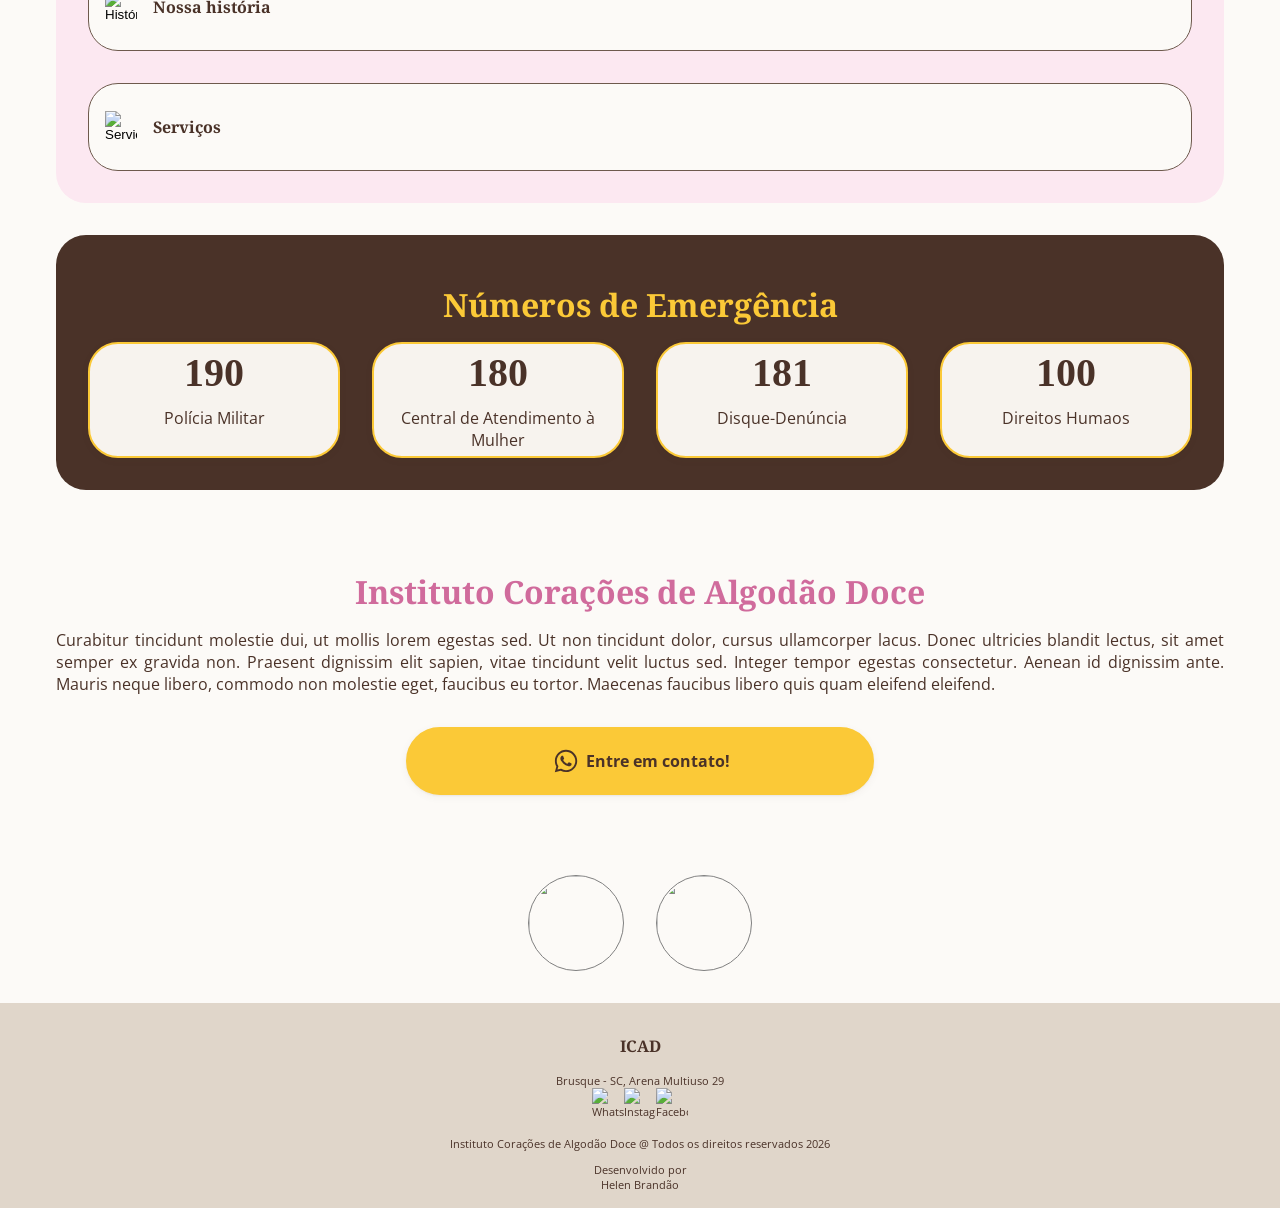
==== commit 57ddf84f: "Estilização" ====
--- a/index.html
+++ b/index.html
@@ -3,8 +3,12 @@
 <head>
     <meta charset="UTF-8">
     <meta name="viewport" content="width=device-width, initial-scale=1.0">
+<<<<<<< HEAD
     <link rel="stylesheet" href="/css/style.css">
     <link rel="shortcut icon" href="favicon.ico" type="image/x-icon">
+=======
+    <link rel="stylesheet" href="./css/style.css">
+>>>>>>> 33fafe5ffce6366e1d766c523873f7be86aa4aa3
     <title>ICAD - Instituto Corações de Algodão Doce</title>
     <link rel="preconnect" href="https://fonts.googleapis.com">
     <link rel="preconnect" href="https://fonts.gstatic.com" crossorigin>
@@ -212,4 +216,4 @@
     </footer>
     <script src="./js/script.js"></script>
 </body>
-</html>+</html>
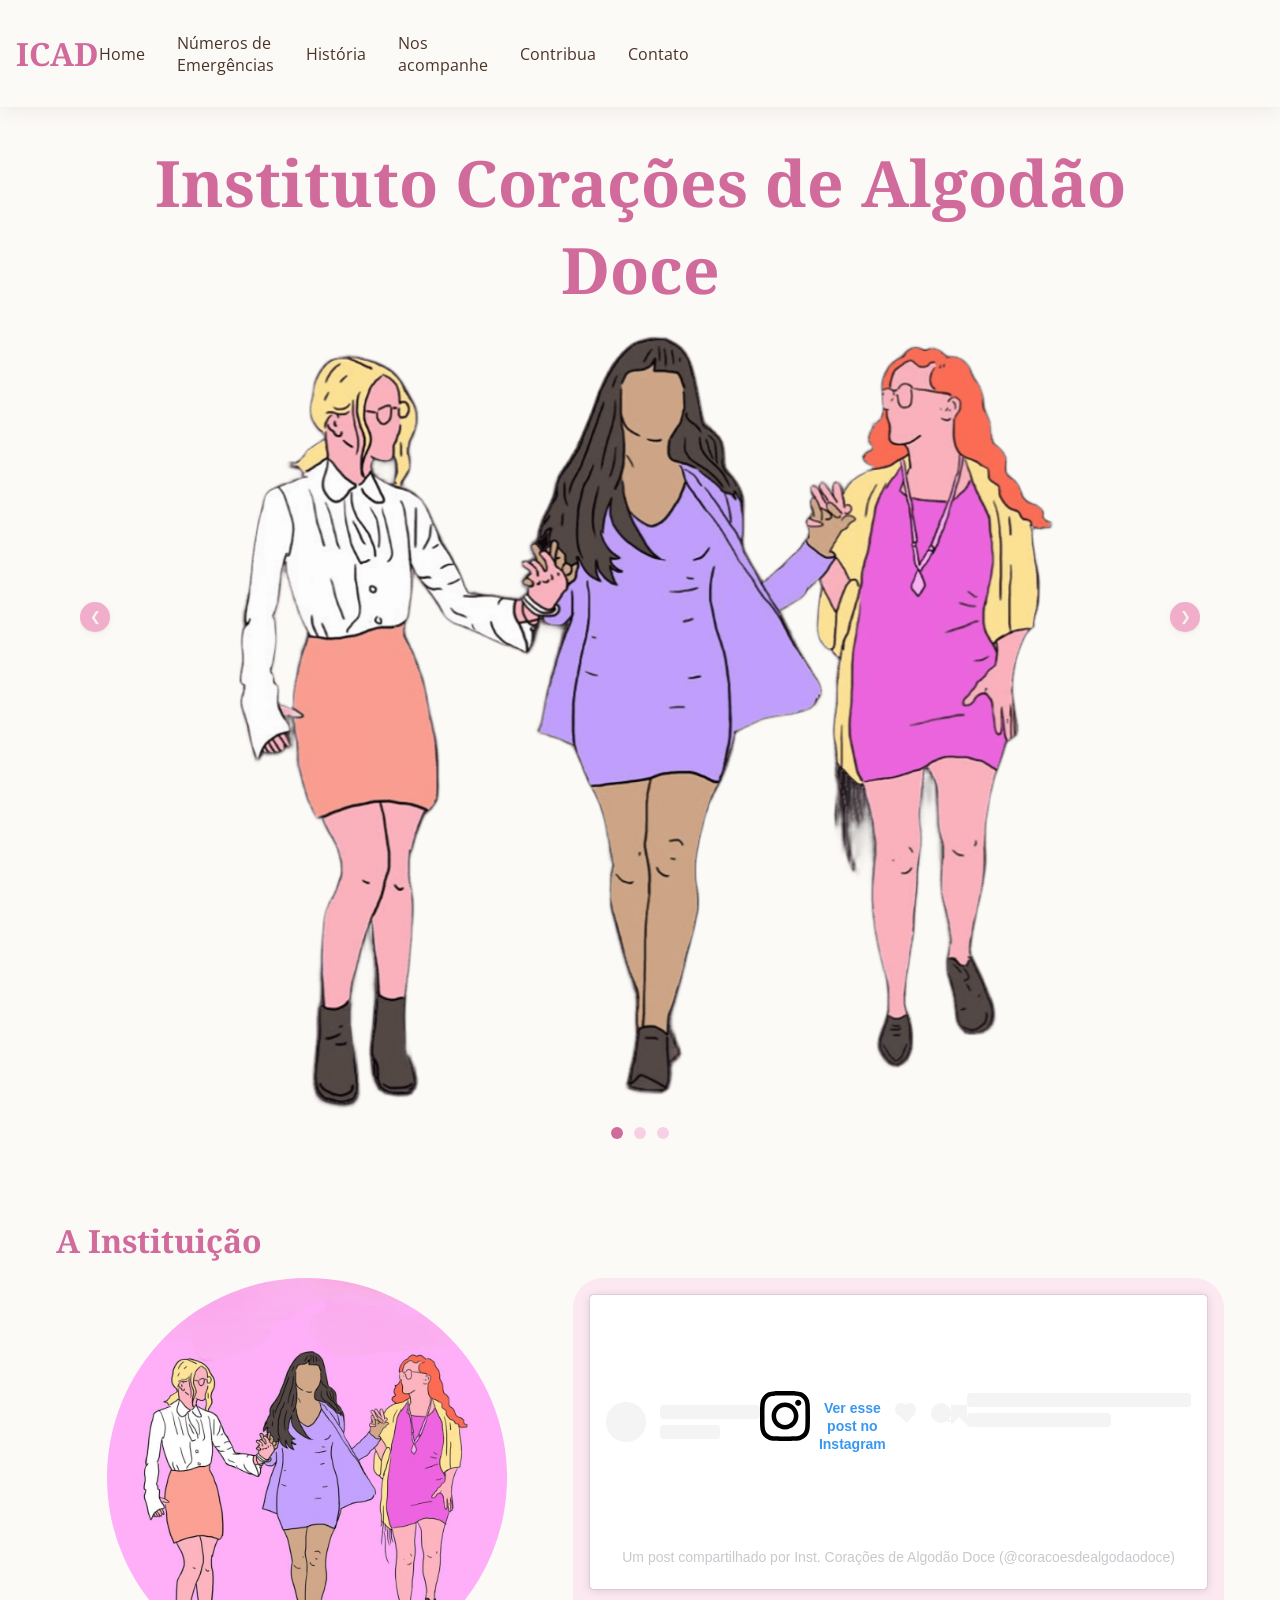
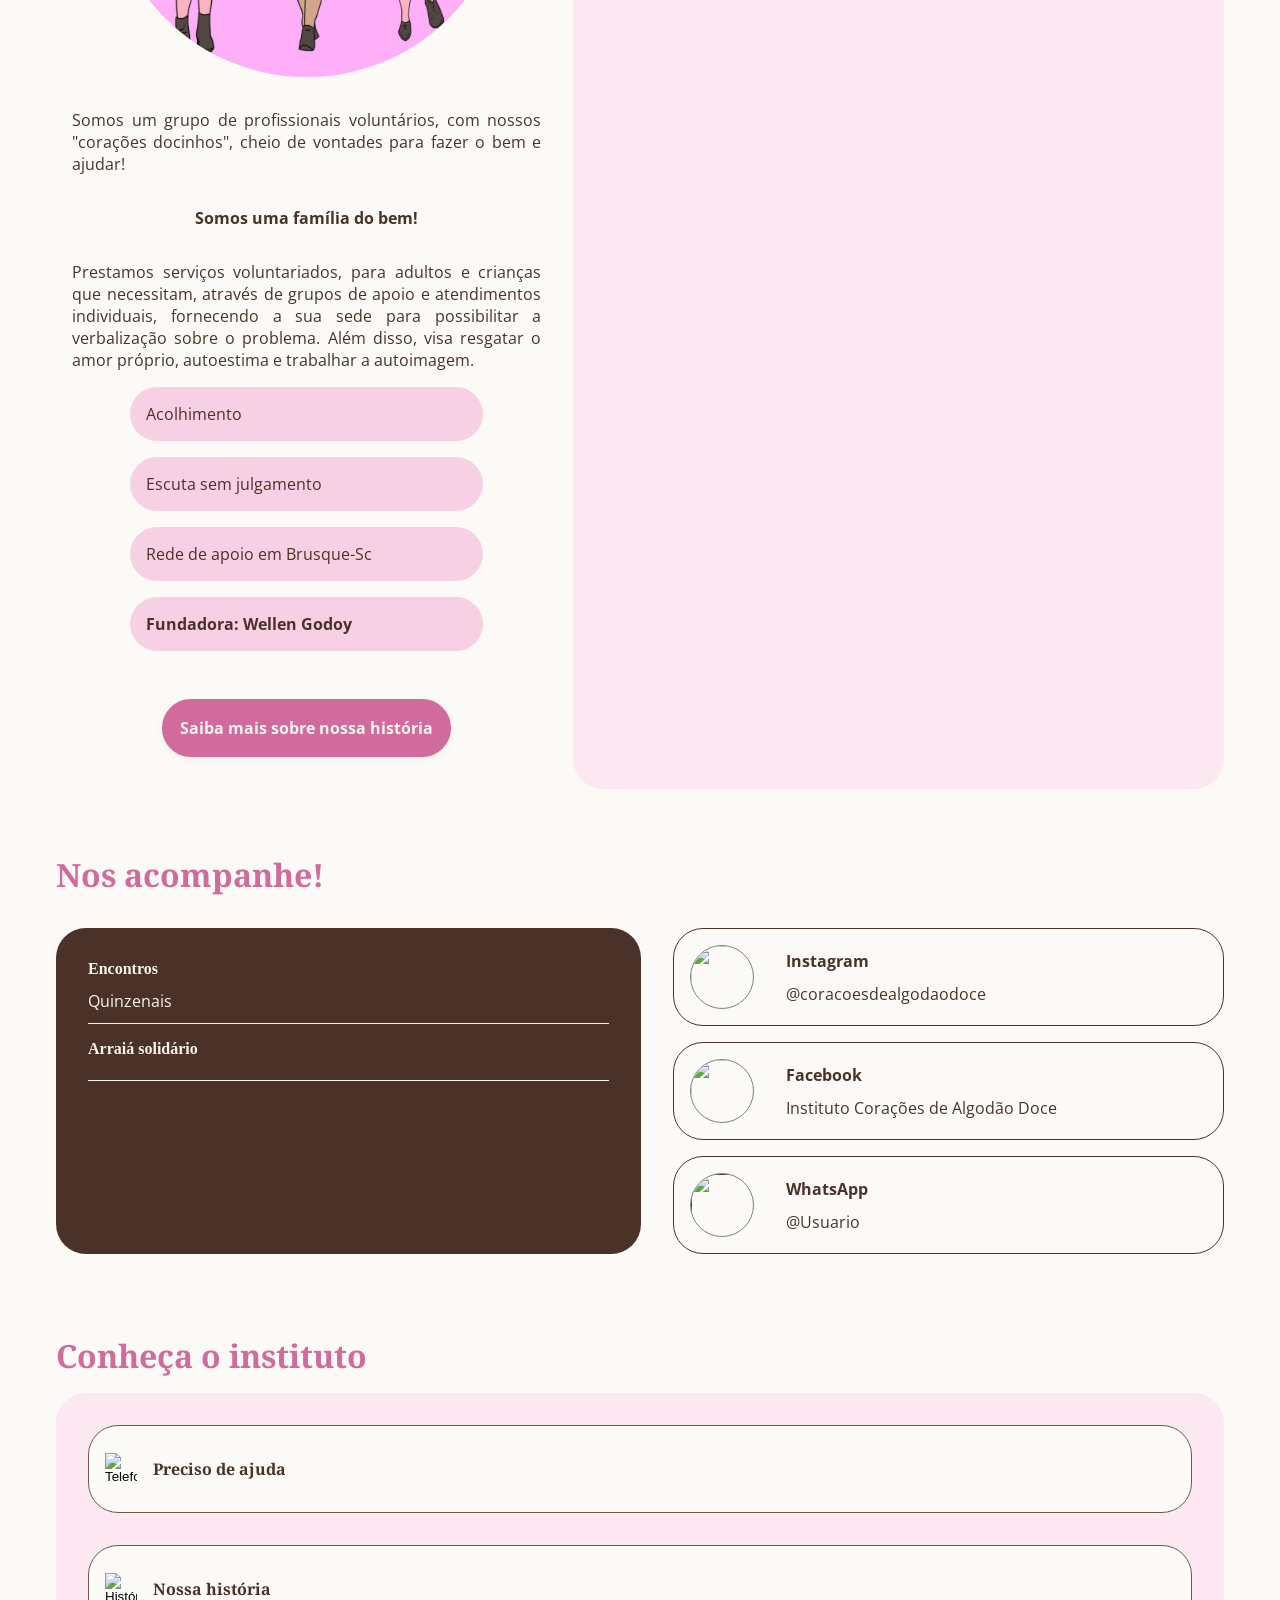
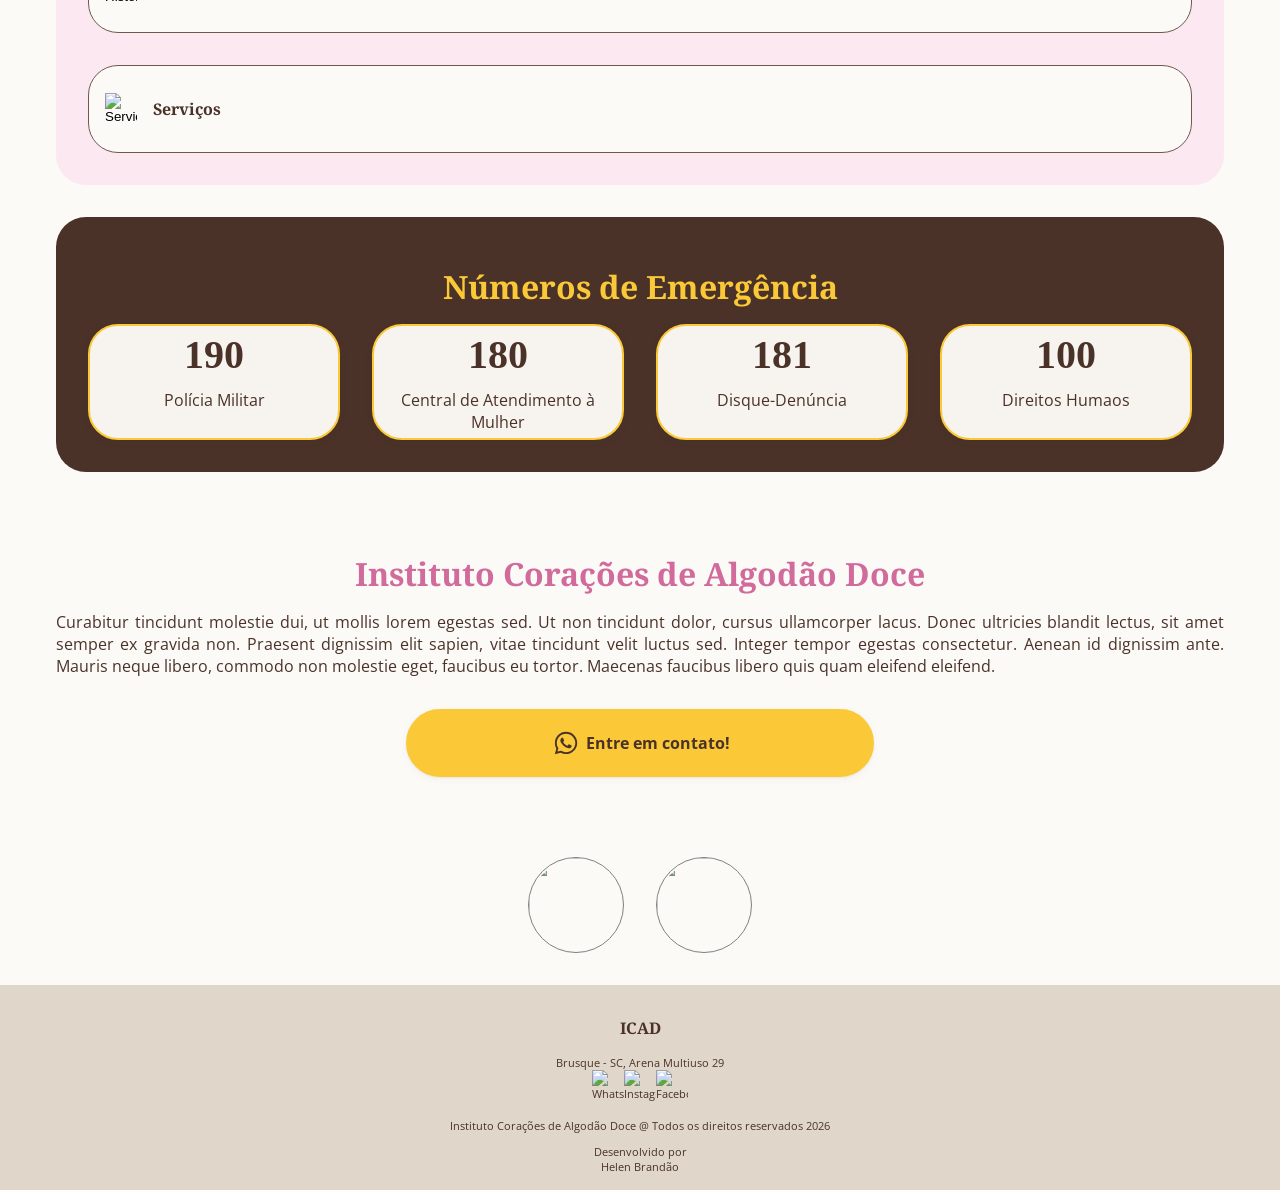
==== commit 46a23d43: "Ajuste header" ====
--- a/index.html
+++ b/index.html
@@ -3,12 +3,8 @@
 <head>
     <meta charset="UTF-8">
     <meta name="viewport" content="width=device-width, initial-scale=1.0">
-<<<<<<< HEAD
     <link rel="stylesheet" href="/css/style.css">
     <link rel="shortcut icon" href="favicon.ico" type="image/x-icon">
-=======
-    <link rel="stylesheet" href="./css/style.css">
->>>>>>> 33fafe5ffce6366e1d766c523873f7be86aa4aa3
     <title>ICAD - Instituto Corações de Algodão Doce</title>
     <link rel="preconnect" href="https://fonts.googleapis.com">
     <link rel="preconnect" href="https://fonts.gstatic.com" crossorigin>
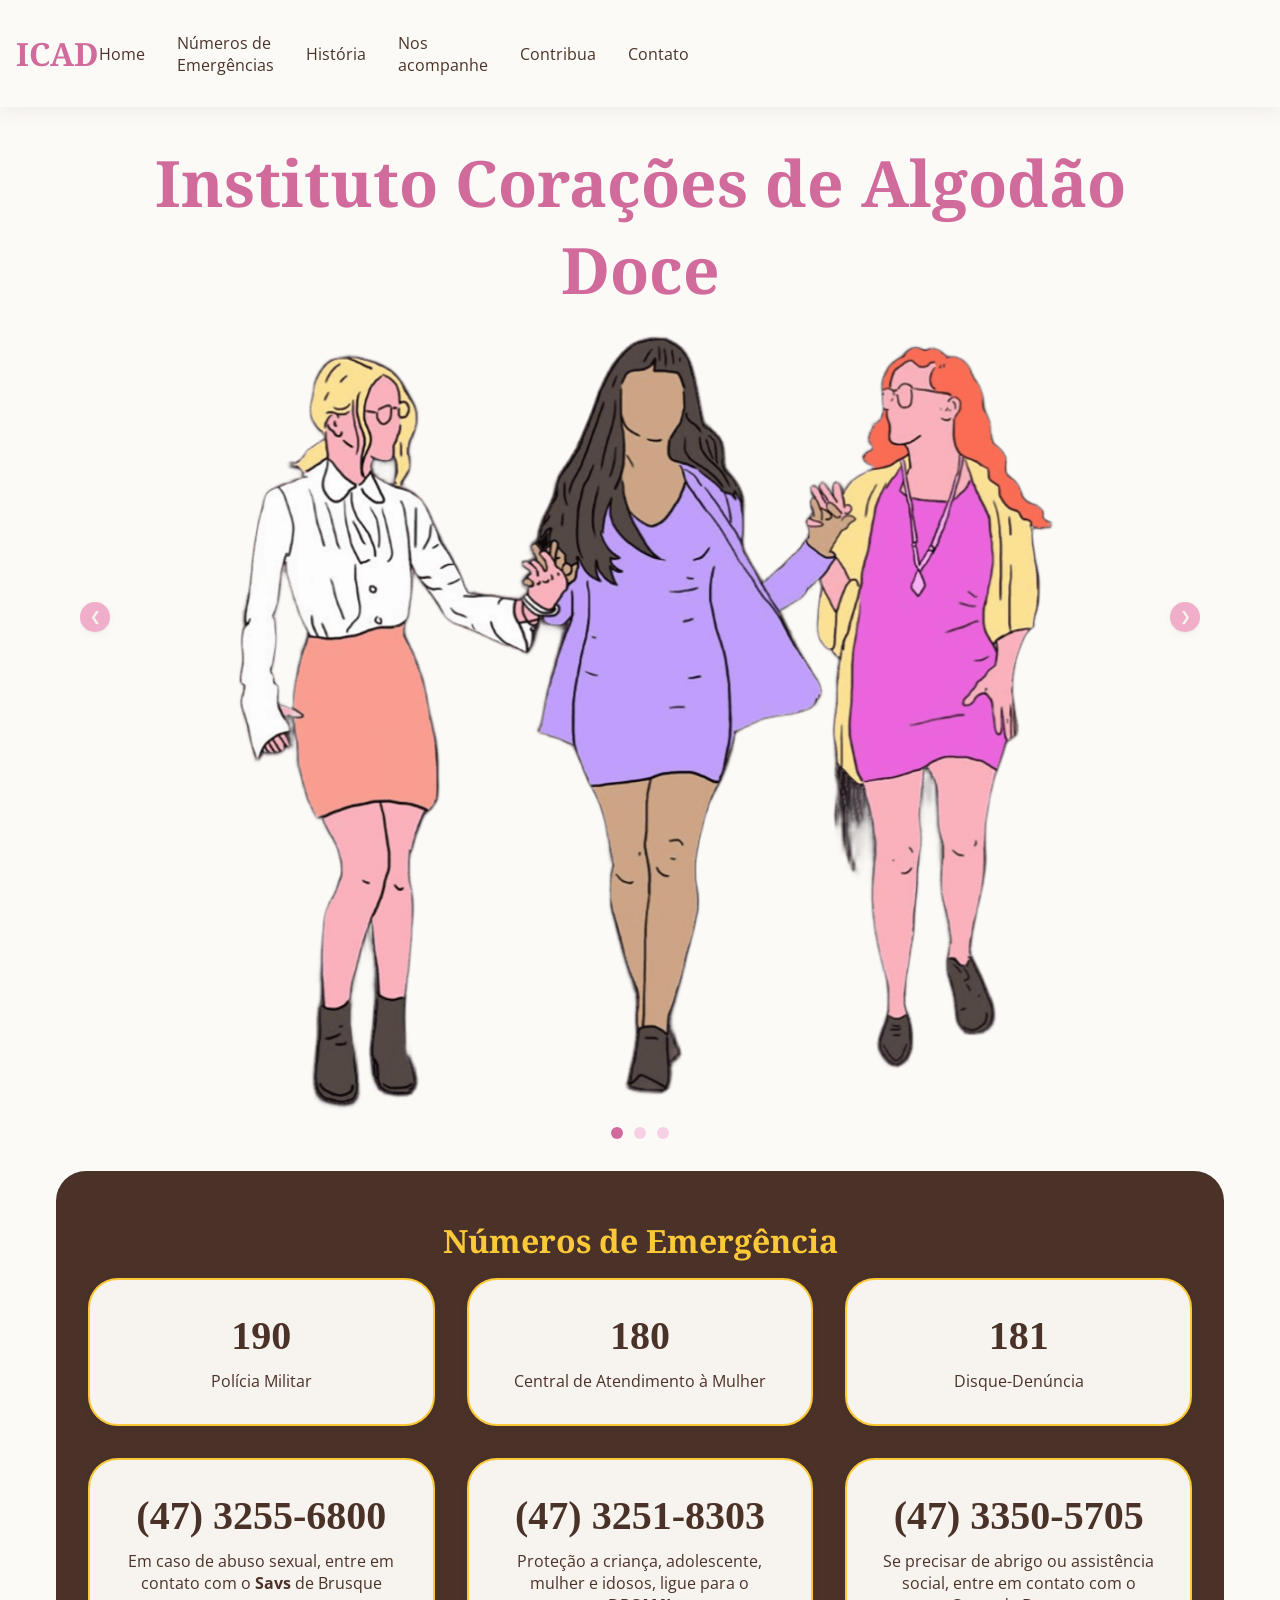
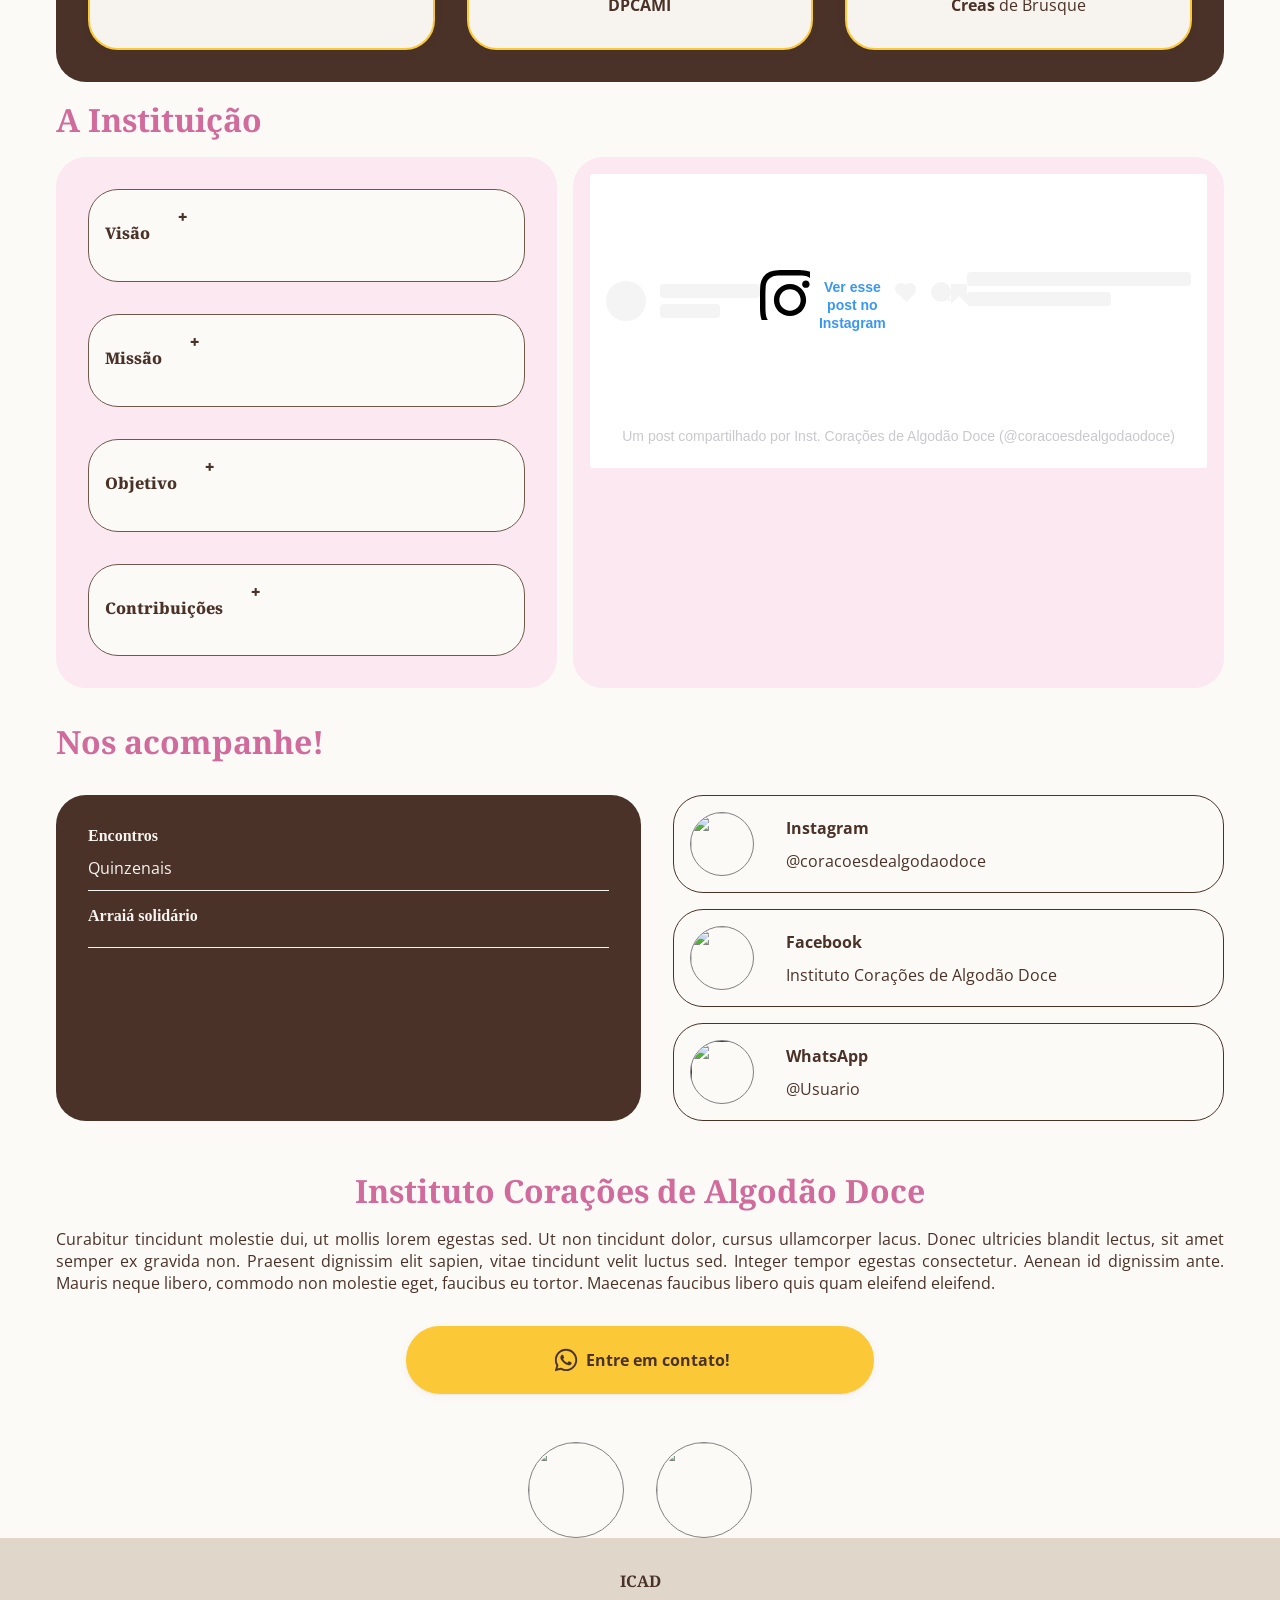
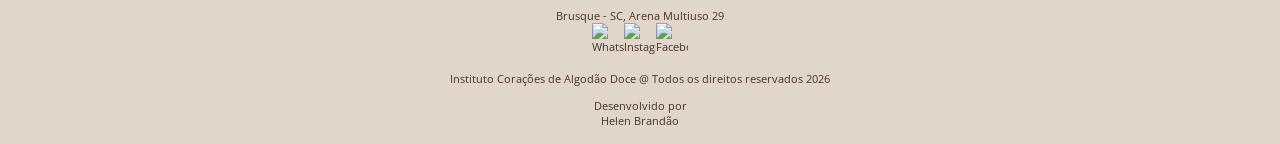
==== commit d4716ad1: "Estilização" ====
--- a/index.html
+++ b/index.html
@@ -62,41 +62,89 @@
             <div class="bolinhas"></div>
         </div>
     </section>
-        <section class="sobre container">
+        <section class="sobre container ">
+            <div class="numero-emergencia">
+                    <h2>Números de Emergência</h2>
+                    <div class="numeros">
+                        <div class="card-numeros">
+                            <h3>190</h3>
+                            <span>Polícia Militar</span>
+                        </div>
+                        <div class="card-numeros">
+                            <h3>180</h3>
+                            <span>Central de Atendimento à Mulher</span>
+                        </div>
+                        <div class="card-numeros">
+                            <h3>181</h3>
+                            <span>Disque-Denúncia</span>
+                        </div>
+                        <div class="card-numeros">
+                            <h3>(47) 3255-6800</h3>
+                            <span>Em caso de abuso sexual, entre em contato com o <strong>Savs</strong> de Brusque</span>
+                        </div>
+                        <div class="card-numeros">
+                            <h3>(47) 3251-8303</h3>
+                            <span>Proteção a criança, adolescente, mulher e idosos, ligue para o <strong>DPCAMI</strong></span>
+                        </div>
+                         <div class="card-numeros">
+                            <h3>(47) 3350-5705</h3>
+                            <span>Se precisar de abrigo ou assistência social, entre em contato com o <strong>Creas</strong> de Brusque</span>
+                        </div>
+                    </div>
+                </div>
+            </div>
             <h2>A Instituição</h2>
             <div class="sobre-infos">
-                <div class="sobre-instituicao">
-                    <img src="./assets/images/ICADPink.jpeg" alt="Instituição" class="img-principal">
-                    <p>Somos um grupo de profissionais voluntários, com nossos "corações docinhos", cheio de vontades para fazer o bem e ajudar!</p>
-                    <p><strong>Somos uma família do bem!</strong></p>
-                    <p>Prestamos serviços voluntariados, para adultos e crianças que necessitam, através de grupos de apoio e atendimentos individuais, fornecendo a sua sede para possibilitar a verbalização sobre o problema. Além disso, visa resgatar o amor próprio, autoestima e trabalhar a autoimagem.</p>
-                    <div class="group">
-                        <div class="info-icon">
-                            <img src="" alt="">
-                            <p>Acolhimento</p>
-                        </div>
-                        <div class="info-icon">
-                            <img src="" alt="">
-                            <p>Escuta sem julgamento</p>
-                        </div>
-                        <div class="info-icon">
-                            <img src="" alt="">
-                            <p>Rede de apoio em Brusque-Sc</p>
-                        </div>
-                        <div class="info-icon">
-                            <img src="" alt="">
-                            <a href="#"><strong>Fundadora: Wellen Godoy</strong></a>
-                        </div>
-                        <a href="" class="btn btn-principal">Saiba mais sobre nossa história</a>
-                    </div>
+        <!--<section class="ajuda container ">-->
+                <div class="ajuda-info">
+                    <div class="btns">
+                    <button class="pergunta-resposta reveal">
+                            <div class="pergunta">
+                                <h4>Visão</h4>
+                                <span class="fechar">+</span>
+                            </div>
+                            <div class="resposta">
+                                <p>O Instituto Corações de Algodão Doce tem como objetivo contribuir e fortalecer mecanismos para coibir e prevenir a violência doméstica e familiar, conforme o art. 1º da Lei n. 11.340/2006. Para isso, contamos com o apoio da DPCAMI(Delegacia de Proteção à Criança, ao Adolescente, à Mulher e ao Idoso) e profissionais voluntários comprometidos com seu papel transformador.</p>
+                            </div>
+                        </button>
+                        </button>
+                        <button class="pergunta-resposta reveal">
+                            <div class="pergunta">
+                                <h4>Missão</h4>
+                                <span class="fechar">+</span>
+                            </div>
+                            <div class="resposta">
+                                <p>Enfrentar, por meio de mecanismos de conscientização e empoderamento, a violência doméstica e a familiar.</p>
+                            </div>
+                        </button>
+                        <button class="pergunta-resposta reveal">
+                            <div class="pergunta">
+                                <h4>Objetivo</h4>
+                                <span class="fechar">+</span>
+                            </div>
+                            <div class="resposta">
+                                <p>Prestar serviços voluntariados, para adultos e crianças que necessitam, através de grupos de aopio e atendimentos individuais, fornecendo a sua sede para possibiltiar a verbalização sobre o problema. Além disso, visa resgatar o amor próprio, autoestima e trabalhar a autoimagem.</p>
+                            </div>
+                        </button>
+                        <button class="pergunta-resposta reveal">
+                            <div class="pergunta">
+                                <h4>Contribuições</h4>
+                                <span class="fechar">+</span>
+                            </div>
+                            <div class="resposta">
+                                <p>A duração da psicoterapia depende dos objetivos, da complexidade das demandas e do ritmo de cada pessoa.</p>
+                            </div>
+                        </button>
+                    </div>
+            <!--</section>-->
                 </div>
                 <div class="sobre-video">
-                    <blockquote class="instagram-media" data-instgrm-captioned data-instgrm-permalink="https://www.instagram.com/reel/DZTUvnHtRmf/?utm_source=ig_embed&amp;utm_campaign=loading" data-instgrm-version="14" style=" background:#FFF; border:0; border-radius:3px; box-shadow:0 0 1px 0 rgba(0,0,0,0.5),0 1px 10px 0 rgba(0,0,0,0.15); margin: 1px; min-width:326px; padding:0; width:99.375%; width:-webkit-calc(100% - 2px); width:calc(100% - 2px);"><div style="padding:16px;"> <a href="https://www.instagram.com/reel/DZTUvnHtRmf/?utm_source=ig_embed&amp;utm_campaign=loading" style=" background:#FFFFFF; line-height:0; padding:0 0; text-align:center; text-decoration:none; width:100%;" target="_blank"> <div style=" display: flex; flex-direction: row; align-items: center;"> <div style="background-color: #F4F4F4; border-radius: 50%; flex-grow: 0; height: 40px; margin-right: 14px; width: 40px;"></div> <div style="display: flex; flex-direction: column; flex-grow: 1; justify-content: center;"> <div style=" background-color: #F4F4F4; border-radius: 4px; flex-grow: 0; height: 14px; margin-bottom: 6px; width: 100px;"></div> <div style=" background-color: #F4F4F4; border-radius: 4px; flex-grow: 0; height: 14px; width: 60px;"></div></div></div><div style="padding: 19% 0;"></div> <div style="display:block; height:50px; margin:0 auto 12px; width:50px;"><svg width="50px" height="50px" viewBox="0 0 60 60" version="1.1" xmlns="https://www.w3.org/2000/svg" xmlns:xlink="https://www.w3.org/1999/xlink"><g stroke="none" stroke-width="1" fill="none" fill-rule="evenodd"><g transform="translate(-511.000000, -20.000000)" fill="#000000"><g><path d="M556.869,30.41 C554.814,30.41 553.148,32.076 553.148,34.131 C553.148,36.186 554.814,37.852 556.869,37.852 C558.924,37.852 560.59,36.186 560.59,34.131 C560.59,32.076 558.924,30.41 556.869,30.41 M541,60.657 C535.114,60.657 530.342,55.887 530.342,50 C530.342,44.114 535.114,39.342 541,39.342 C546.887,39.342 551.658,44.114 551.658,50 C551.658,55.887 546.887,60.657 541,60.657 M541,33.886 C532.1,33.886 524.886,41.1 524.886,50 C524.886,58.899 532.1,66.113 541,66.113 C549.9,66.113 557.115,58.899 557.115,50 C557.115,41.1 549.9,33.886 541,33.886 M565.378,62.101 C565.244,65.022 564.756,66.606 564.346,67.663 C563.803,69.06 563.154,70.057 562.106,71.106 C561.058,72.155 560.06,72.803 558.662,73.347 C557.607,73.757 556.021,74.244 553.102,74.378 C549.944,74.521 548.997,74.552 541,74.552 C533.003,74.552 532.056,74.521 528.898,74.378 C525.979,74.244 524.393,73.757 523.338,73.347 C521.94,72.803 520.942,72.155 519.894,71.106 C518.846,70.057 518.197,69.06 517.654,67.663 C517.244,66.606 516.755,65.022 516.623,62.101 C516.479,58.943 516.448,57.996 516.448,50 C516.448,42.003 516.479,41.056 516.623,37.899 C516.755,34.978 517.244,33.391 517.654,32.338 C518.197,30.938 518.846,29.942 519.894,28.894 C520.942,27.846 521.94,27.196 523.338,26.654 C524.393,26.244 525.979,25.756 528.898,25.623 C532.057,25.479 533.004,25.448 541,25.448 C548.997,25.448 549.943,25.479 553.102,25.623 C556.021,25.756 557.607,26.244 558.662,26.654 C560.06,27.196 561.058,27.846 562.106,28.894 C563.154,29.942 563.803,30.938 564.346,32.338 C564.756,33.391 565.244,34.978 565.378,37.899 C565.522,41.056 565.552,42.003 565.552,50 C565.552,57.996 565.522,58.943 565.378,62.101 M570.82,37.631 C570.674,34.438 570.167,32.258 569.425,30.349 C568.659,28.377 567.633,26.702 565.965,25.035 C564.297,23.368 562.623,22.342 560.652,21.575 C558.743,20.834 556.562,20.326 553.369,20.18 C550.169,20.033 549.148,20 541,20 C532.853,20 531.831,20.033 528.631,20.18 C525.438,20.326 523.257,20.834 521.349,21.575 C519.376,22.342 517.703,23.368 516.035,25.035 C514.368,26.702 513.342,28.377 512.574,30.349 C511.834,32.258 511.326,34.438 511.181,37.631 C511.035,40.831 511,41.851 511,50 C511,58.147 511.035,59.17 511.181,62.369 C511.326,65.562 511.834,67.743 512.574,69.651 C513.342,71.625 514.368,73.296 516.035,74.965 C517.703,76.634 519.376,77.658 521.349,78.425 C523.257,79.167 525.438,79.673 528.631,79.82 C531.831,79.965 532.853,80.001 541,80.001 C549.148,80.001 550.169,79.965 553.369,79.82 C556.562,79.673 558.743,79.167 560.652,78.425 C562.623,77.658 564.297,76.634 565.965,74.965 C567.633,73.296 568.659,71.625 569.425,69.651 C570.167,67.743 570.674,65.562 570.82,62.369 C570.966,59.17 571,58.147 571,50 C571,41.851 570.966,40.831 570.82,37.631"></path></g></g></g></svg></div><div style="padding-top: 8px;"> <div style=" color:#3897f0; font-family:Arial,sans-serif; font-size:14px; font-style:normal; font-weight:550; line-height:18px;">Ver esse post no Instagram</div></div><div style="padding: 12.5% 0;"></div> <div style="display: flex; flex-direction: row; margin-bottom: 14px; align-items: center;"><div> <div style="background-color: #F4F4F4; border-radius: 50%; height: 12.5px; width: 12.5px; transform: translateX(0px) translateY(7px);"></div> <div style="background-color: #F4F4F4; height: 12.5px; transform: rotate(-45deg) translateX(3px) translateY(1px); width: 12.5px; flex-grow: 0; margin-right: 14px; margin-left: 2px;"></div> <div style="background-color: #F4F4F4; border-radius: 50%; height: 12.5px; width: 12.5px; transform: translateX(9px) translateY(-18px);"></div></div><div style="margin-left: 8px;"> <div style=" background-color: #F4F4F4; border-radius: 50%; flex-grow: 0; height: 20px; width: 20px;"></div> <div style=" width: 0; height: 0; border-top: 2px solid transparent; border-left: 6px solid #f4f4f4; border-bottom: 2px solid transparent; transform: translateX(16px) translateY(-4px) rotate(30deg)"></div></div><div style="margin-left: auto;"> <div style=" width: 0px; border-top: 8px solid #F4F4F4; border-right: 8px solid transparent; transform: translateY(16px);"></div> <div style=" background-color: #F4F4F4; flex-grow: 0; height: 12px; width: 16px; transform: translateY(-4px);"></div> <div style=" width: 0; height: 0; border-top: 8px solid #F4F4F4; border-left: 8px solid transparent; transform: translateY(-4px) translateX(8px);"></div></div></div> <div style="display: flex; flex-direction: column; flex-grow: 1; justify-content: center; margin-bottom: 24px;"> <div style=" background-color: #F4F4F4; border-radius: 4px; flex-grow: 0; height: 14px; margin-bottom: 6px; width: 224px;"></div> <div style=" background-color: #F4F4F4; border-radius: 4px; flex-grow: 0; height: 14px; width: 144px;"></div></div></a><p style=" color:#c9c8cd; font-family:Arial,sans-serif; font-size:14px; line-height:17px; margin-bottom:0; margin-top:8px; overflow:hidden; padding:8px 0 7px; text-align:center; text-overflow:ellipsis; white-space:nowrap;"><a href="https://www.instagram.com/reel/DZTUvnHtRmf/?utm_source=ig_embed&amp;utm_campaign=loading" style=" color:#c9c8cd; font-family:Arial,sans-serif; font-size:14px; font-style:normal; font-weight:normal; line-height:17px; text-decoration:none;" target="_blank">Um post compartilhado por Inst. Corações de Algodão Doce (@coracoesdealgodaodoce)</a></p></div></blockquote>
+                    <blockquote class="instagram-media" data-instgrm-captioned data-instgrm-permalink="https://www.instagram.com/reel/DZTUvnHtRmf/?utm_source=ig_embed&amp;utm_campaign=loading" data-instgrm-version="14" style=" background:#FFF; border:0; border-radius:3px; -shadow:0 0 1px 0 rgba(0,0,0,0.5),0 1px 10px 0 rgba(0,0,0,0.15); margin: 1px; min-width:326px; padding:0; width:99.375%; width:-webkit-calc(100% - 2px); width:calc(100% - 2px);"><div style="padding:16px;"> <a href="https://www.instagram.com/reel/DZTUvnHtRmf/?utm_source=ig_embed&amp;utm_campaign=loading" style=" background:#FFFFFF; line-height:0; padding:0 0; text-align:center; text-decoration:none; width:100%;" target="_blank"> <div style=" display: flex; flex-direction: row; align-items: center;"> <div style="background-color: #F4F4F4; border-radius: 50%; flex-grow: 0; height: 40px; margin-right: 14px; width: 40px;"></div> <div style="display: flex; flex-direction: column; flex-grow: 1; justify-content: center;"> <div style=" background-color: #F4F4F4; border-radius: 4px; flex-grow: 0; height: 14px; margin-bottom: 6px; width: 100px;"></div> <div style=" background-color: #F4F4F4; border-radius: 4px; flex-grow: 0; height: 14px; width: 60px;"></div></div></div><div style="padding: 19% 0;"></div> <div style="display:block; height:50px; margin:0 auto 12px; width:50px;"><svg width="50px" height="50px" view="0 0 60 60" version="1.1" xmlns="https://www.w3.org/2000/svg" xmlns:xlink="https://www.w3.org/1999/xlink"><g stroke="none" stroke-width="1" fill="none" fill-rule="evenodd"><g transform="translate(-511.000000, -20.000000)" fill="#000000"><g><path d="M556.869,30.41 C554.814,30.41 553.148,32.076 553.148,34.131 C553.148,36.186 554.814,37.852 556.869,37.852 C558.924,37.852 560.59,36.186 560.59,34.131 C560.59,32.076 558.924,30.41 556.869,30.41 M541,60.657 C535.114,60.657 530.342,55.887 530.342,50 C530.342,44.114 535.114,39.342 541,39.342 C546.887,39.342 551.658,44.114 551.658,50 C551.658,55.887 546.887,60.657 541,60.657 M541,33.886 C532.1,33.886 524.886,41.1 524.886,50 C524.886,58.899 532.1,66.113 541,66.113 C549.9,66.113 557.115,58.899 557.115,50 C557.115,41.1 549.9,33.886 541,33.886 M565.378,62.101 C565.244,65.022 564.756,66.606 564.346,67.663 C563.803,69.06 563.154,70.057 562.106,71.106 C561.058,72.155 560.06,72.803 558.662,73.347 C557.607,73.757 556.021,74.244 553.102,74.378 C549.944,74.521 548.997,74.552 541,74.552 C533.003,74.552 532.056,74.521 528.898,74.378 C525.979,74.244 524.393,73.757 523.338,73.347 C521.94,72.803 520.942,72.155 519.894,71.106 C518.846,70.057 518.197,69.06 517.654,67.663 C517.244,66.606 516.755,65.022 516.623,62.101 C516.479,58.943 516.448,57.996 516.448,50 C516.448,42.003 516.479,41.056 516.623,37.899 C516.755,34.978 517.244,33.391 517.654,32.338 C518.197,30.938 518.846,29.942 519.894,28.894 C520.942,27.846 521.94,27.196 523.338,26.654 C524.393,26.244 525.979,25.756 528.898,25.623 C532.057,25.479 533.004,25.448 541,25.448 C548.997,25.448 549.943,25.479 553.102,25.623 C556.021,25.756 557.607,26.244 558.662,26.654 C560.06,27.196 561.058,27.846 562.106,28.894 C563.154,29.942 563.803,30.938 564.346,32.338 C564.756,33.391 565.244,34.978 565.378,37.899 C565.522,41.056 565.552,42.003 565.552,50 C565.552,57.996 565.522,58.943 565.378,62.101 M570.82,37.631 C570.674,34.438 570.167,32.258 569.425,30.349 C568.659,28.377 567.633,26.702 565.965,25.035 C564.297,23.368 562.623,22.342 560.652,21.575 C558.743,20.834 556.562,20.326 553.369,20.18 C550.169,20.033 549.148,20 541,20 C532.853,20 531.831,20.033 528.631,20.18 C525.438,20.326 523.257,20.834 521.349,21.575 C519.376,22.342 517.703,23.368 516.035,25.035 C514.368,26.702 513.342,28.377 512.574,30.349 C511.834,32.258 511.326,34.438 511.181,37.631 C511.035,40.831 511,41.851 511,50 C511,58.147 511.035,59.17 511.181,62.369 C511.326,65.562 511.834,67.743 512.574,69.651 C513.342,71.625 514.368,73.296 516.035,74.965 C517.703,76.634 519.376,77.658 521.349,78.425 C523.257,79.167 525.438,79.673 528.631,79.82 C531.831,79.965 532.853,80.001 541,80.001 C549.148,80.001 550.169,79.965 553.369,79.82 C556.562,79.673 558.743,79.167 560.652,78.425 C562.623,77.658 564.297,76.634 565.965,74.965 C567.633,73.296 568.659,71.625 569.425,69.651 C570.167,67.743 570.674,65.562 570.82,62.369 C570.966,59.17 571,58.147 571,50 C571,41.851 570.966,40.831 570.82,37.631"></path></g></g></g></svg></div><div style="padding-top: 8px;"> <div style=" color:#3897f0; font-family:Arial,sans-serif; font-size:14px; font-style:normal; font-weight:550; line-height:18px;">Ver esse post no Instagram</div></div><div style="padding: 12.5% 0;"></div> <div style="display: flex; flex-direction: row; margin-bottom: 14px; align-items: center;"><div> <div style="background-color: #F4F4F4; border-radius: 50%; height: 12.5px; width: 12.5px; transform: translateX(0px) translateY(7px);"></div> <div style="background-color: #F4F4F4; height: 12.5px; transform: rotate(-45deg) translateX(3px) translateY(1px); width: 12.5px; flex-grow: 0; margin-right: 14px; margin-left: 2px;"></div> <div style="background-color: #F4F4F4; border-radius: 50%; height: 12.5px; width: 12.5px; transform: translateX(9px) translateY(-18px);"></div></div><div style="margin-left: 8px;"> <div style=" background-color: #F4F4F4; border-radius: 50%; flex-grow: 0; height: 20px; width: 20px;"></div> <div style=" width: 0; height: 0; border-top: 2px solid transparent; border-left: 6px solid #f4f4f4; border-bottom: 2px solid transparent; transform: translateX(16px) translateY(-4px) rotate(30deg)"></div></div><div style="margin-left: auto;"> <div style=" width: 0px; border-top: 8px solid #F4F4F4; border-right: 8px solid transparent; transform: translateY(16px);"></div> <div style=" background-color: #F4F4F4; flex-grow: 0; height: 12px; width: 16px; transform: translateY(-4px);"></div> <div style=" width: 0; height: 0; border-top: 8px solid #F4F4F4; border-left: 8px solid transparent; transform: translateY(-4px) translateX(8px);"></div></div></div> <div style="display: flex; flex-direction: column; flex-grow: 1; justify-content: center; margin-bottom: 24px;"> <div style=" background-color: #F4F4F4; border-radius: 4px; flex-grow: 0; height: 14px; margin-bottom: 6px; width: 224px;"></div> <div style=" background-color: #F4F4F4; border-radius: 4px; flex-grow: 0; height: 14px; width: 144px;"></div></div></a><p style=" color:#c9c8cd; font-family:Arial,sans-serif; font-size:14px; line-height:17px; margin-bottom:0; margin-top:8px; overflow:hidden; padding:8px 0 7px; text-align:center; text-overflow:ellipsis; white-space:nowrap;"><a href="https://www.instagram.com/reel/DZTUvnHtRmf/?utm_source=ig_embed&amp;utm_campaign=loading" style=" color:#c9c8cd; font-family:Arial,sans-serif; font-size:14px; font-style:normal; font-weight:normal; line-height:17px; text-decoration:none;" target="_blank">Um post compartilhado por Inst. Corações de Algodão Doce (@coracoesdealgodaodoce)</a></p></div></blockquote>
                     <script async src="//www.instagram.com/embed.js"></script>
                 </div>
             </div>
         </section>
-        <section class="social container">
+        <section class="social container ">
             <h2>Nos acompanhe!</h2>
             <div class="social-info">
                 <div class="eventos">
@@ -134,61 +182,22 @@
                 </div>
             </div>
         </section>
-        <section class="ajuda container">
-            <h2>Conheça o instituto</h2>
-                <div class="ajuda-info">
-                    <div class="btns">
-                        <button class="card-ajuda">
-                            <div class="card-info-text">
-                                <img src="" alt="Telefone" class="icon">
-                                <h4>Preciso de ajuda</h4>
-                            </div>
-                            <div class="card-info"><p>Curabitur tincidunt molestie dui, ut mollis lorem egestas sed. Ut non tincidunt dolor, cursus ullamcorper lacus.</p></div>
-                        </button>
-                        <button class="card-ajuda">
-                            <div class="card-info-text">
-                                <img src="" alt="História" class="icon">
-                                <h4>Nossa história</h4>
-                            </div>
-                            <div class="card-info"><p>Curabitur tincidunt molestie dui, ut mollis lorem egestas sed. Ut non tincidunt dolor, cursus ullamcorper lacus.</p></div>
-                        </button>
-                        <button class="card-ajuda">
-                            <div class="card-info-text">
-                                <img src="" alt="Serviços" class="icon">
-                                <h4>Serviços</h4>
-                            </div>
-                            <div class="card-info"><p>Curabitur tincidunt molestie dui, ut mollis lorem egestas sed. Ut non tincidunt dolor, cursus ullamcorper lacus.</p></div>
-                        </button>
-                    </div>
-                    <div class="numero-emergencia">
-                        <h2>Números de Emergência</h2>
-                        <div class="numeros">
-                            <div class="card-numeros">
-                                <h3>190</h3>
-                                <span>Polícia Militar</span>
-                            </div>
-                            <div class="card-numeros">
-                                <h3>180</h3>
-                                <span>Central de Atendimento à Mulher</span>
-                            </div>
-                            <div class="card-numeros">
-                                <h3>181</h3>
-                                <span>Disque-Denúncia</span>
-                            </div>
-                            <div class="card-numeros">
-                                <h3>100</h3>
-                                <span>Direitos Humaos</span>
-                            </div>
-                        </div>
-                    </div>
-                </div>
-        </section>
-        <section class="cta container">
+        <section class="galeria">
+            <img src="" alt="">
+            <img src="" alt="">
+            <img src="" alt="">
+            <img src="" alt="">
+            <img src="" alt="">
+            <img src="" alt="">
+            <img src="" alt="">
+            <img src="" alt="">
+        </section>
+        <section class="cta container ">
             <h2>Instituto Corações de Algodão Doce</h2>
             <p>Curabitur tincidunt molestie dui, ut mollis lorem egestas sed. Ut non tincidunt dolor, cursus ullamcorper lacus. Donec ultricies blandit lectus, sit amet semper ex gravida non. Praesent dignissim elit sapien, vitae tincidunt velit luctus sed. Integer tempor egestas consectetur. Aenean id dignissim ante. Mauris neque libero, commodo non molestie eget, faucibus eu tortor. Maecenas faucibus libero quis quam eleifend eleifend.</p>
             <a href="" class="btn btn-accent"><img src="./assets/whatsapp-icon.svg" alt="WhatsApp" class="icon"> Entre em contato!</a>
         </section>
-        <section class="padrinhos container">
+        <section class="padrinhos container ">
             <div class="padrinhos-grid">
                 <img src="" alt="" class="circle">
                 <img src="" alt="" class="circle">
--- a/css/style.css
+++ b/css/style.css
@@ -12,10 +12,6 @@
   scrollbar-width: thin;
 }
 
-section{
-    margin-bottom: var(--spacing-m);
-}
-
 .container{
     max-width: 1200px;
 }
@@ -23,6 +19,14 @@
 .ocultar{
     opacity: 0;
     visibility: hidden;
+}
+
+.shadow{
+    box-shadow: 1px 6px 6px -2px rgba(0,0,0,0.10);
+}
+
+.rotate45{
+    transform: rotate(45deg);
 }
 
 h1, h2, h4{
@@ -290,7 +294,7 @@
     flex-direction: column;
     align-items: center;
     text-align: center;
-    padding: var(--spacing-xs);
+    padding: var(--spacing-m);
     border: 2px solid var(--accent);
     border-radius: var(--radius);
     background-color: var(--cream-100);
@@ -306,11 +310,21 @@
     font-weight: 700;
 }
 
+.fechar{
+    font-weight: 800;
+    width: var(--spacing-xg);
+}
+
 /*
 ==========================
     SOBRE
 ==========================
 */
+iframe{
+    width: 30rem !important;
+    border-radius: var(--radius) !important;
+}
+
 .sobre{
     padding: var(--spacing);
     text-align: justify;
@@ -449,10 +463,10 @@
     text-align: center;
 }
 
-.card-ajuda{
-    display: flex;
-    flex-direction: column;
-    align-items: flex-start;
+.pergunta-resposta{
+    display: flex;
+    flex-direction: column;
+    justify-content: space-between;
     padding: var(--spacing);
     border-radius: var(--radius);
     border: 1px solid var(--cocoa-600);
@@ -461,25 +475,60 @@
     box-shadow: 0px 0px 0px 0px rgba(0, 0, 0, 0);
 }
 
-.card-ajuda:hover{    
-    box-shadow: 0px 5px 15px -8px #000000;
-}
-
-.card-ajuda h4{
+.pergunta{
+    display: flex;
+    justify-content: space-between;
+    padding-bottom: var(--spacing-xs);
+}
+
+.pergunta h4{
     font-size: var(--spacing);
-}
-
-.card-info{
-    display: none; /* ----- Helen alterar depois ---- */
-}
-
-.card-info-text{
-    display: flex;
-    justify-content: center;
-    align-items: center;
-    gap: var(--spacing);
-}
-
+    font-weight: 800;
+}
+
+.resposta{
+    max-height: 0;
+    overflow: hidden;
+    opacity: 0;
+    transition: max-height 0.4s ease, opacity 0.3s ease 0.05s;
+}
+
+.resposta.aberta{
+    opacity: 1;
+}
+
+.resposta p{
+    padding: var(--spacing-s) 0;
+    text-align: justify;
+}
+
+.height100 {
+    max-height: 200px;
+    opacity: 1;
+}
+
+.ajuda span{
+    display: flex;
+    justify-content: center;
+    align-items: center;
+    width: 1.5rem;
+    height: 1.5rem;
+    font-size: var(--spacing-md);
+    background-color: var(--secondary);
+    color: var(--primary);
+    border-radius: 50%;
+    transition: 0.2s ease-in-out;
+}
+
+/*
+==========================
+    Galeria
+==========================
+*/
+.galeria{
+    display: grid;
+    grid-template-columns: repeat(4, 1fr);
+}
 
 /*
 ==========================
@@ -600,7 +649,7 @@
 
     .numeros{
         display: grid;
-        grid-template-columns: repeat(4, 1fr);
+        grid-template-columns: repeat(3, 1fr);
     }
 
     .social{
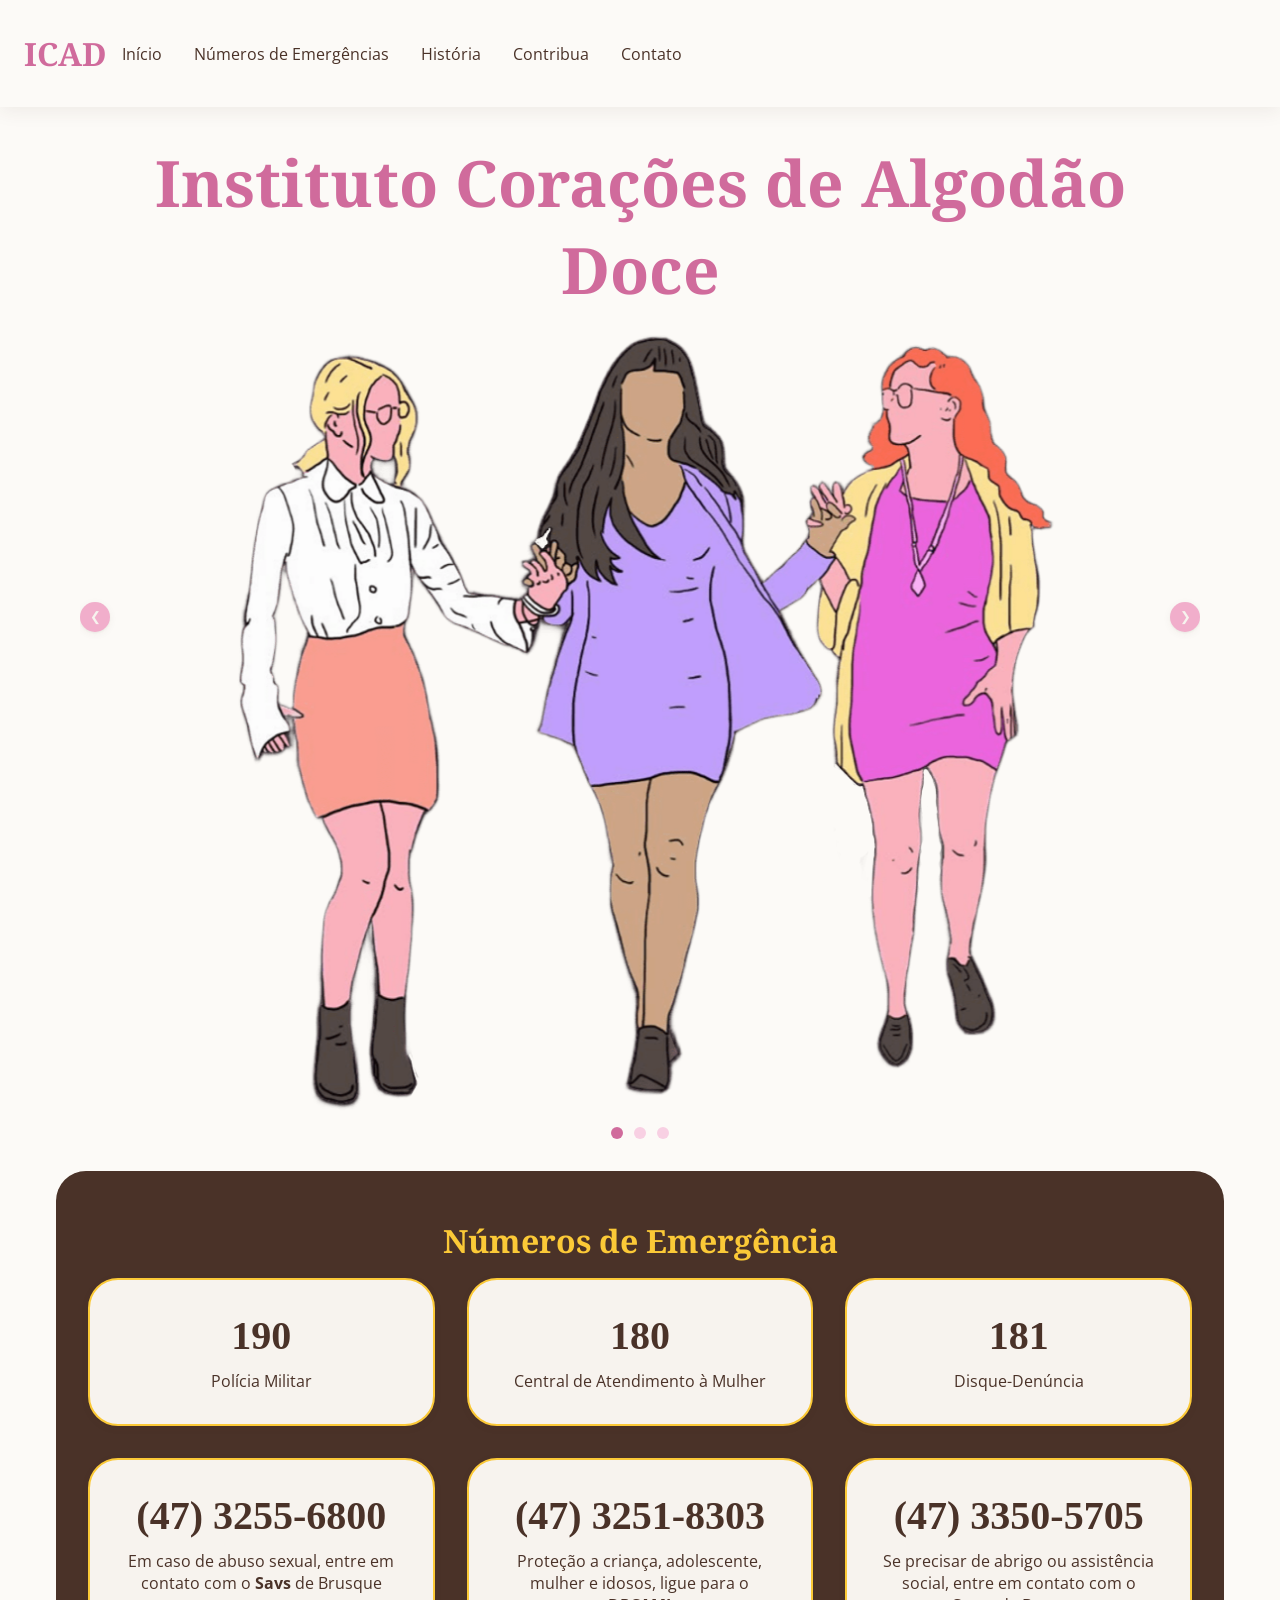
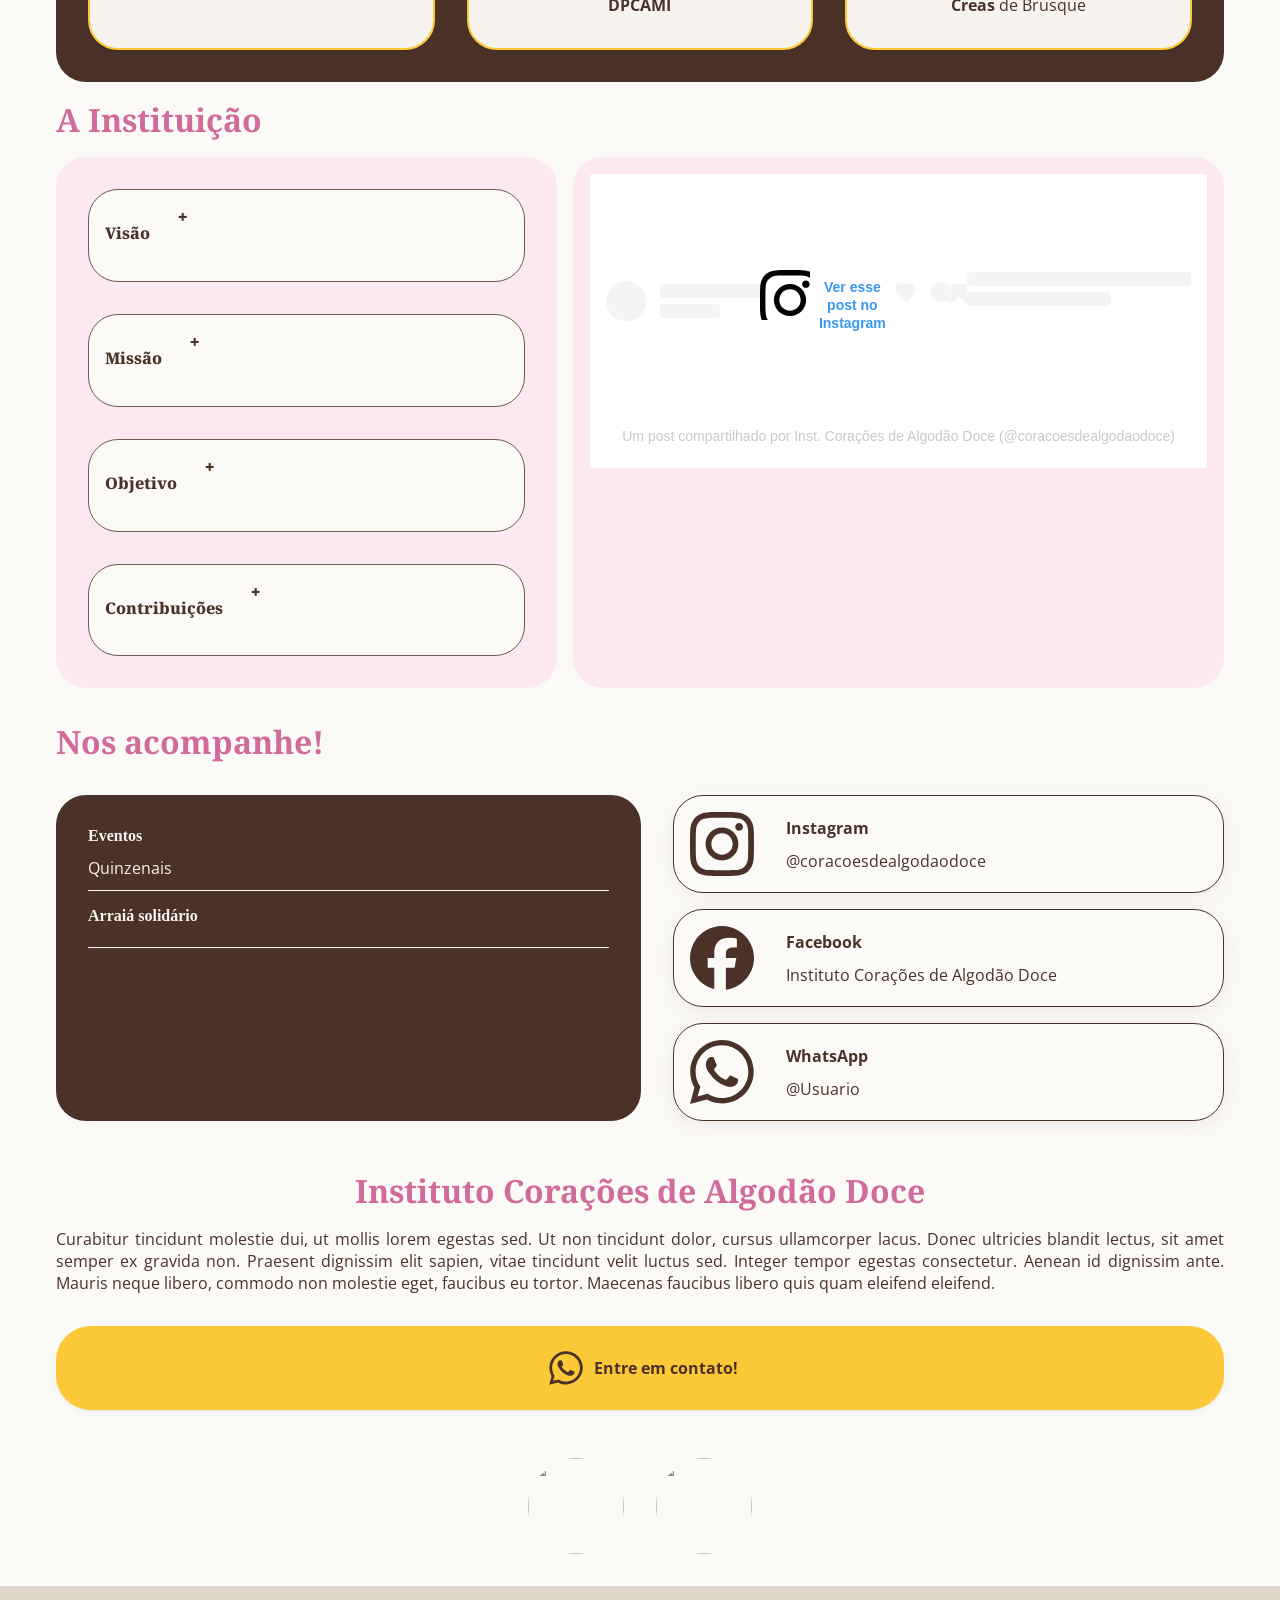
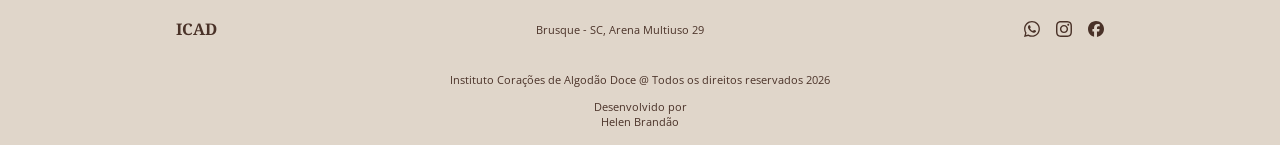
==== commit bc560540: "Estilização e criação de nova página" ====
--- a/index.html
+++ b/index.html
@@ -15,19 +15,17 @@
         <nav>
             <h2>ICAD</h2>
             <ul>
-                <li><a href="#">Home</a></li>
+                <li><a href="#">Início</a></li>
                 <li><a href="#">Números de Emergências</a></li>
                 <li><a href="./pages/historia.html">História</a></li>
-                <li><a href="#">Nos acompanhe</a></li>
                 <li><a href="./pages/contribua.html">Contribua</a></li>
                 <li><a href="#">Contato</a></li>
             </ul>
             <ul class="nav-mobile ocultar">
-                <li><a href="#">Home</a></li>
+                <li><a href="#">Início</a></li>
                 <li><a href="#">Números de Emergências</a></li>
                 <li><a href="./pages/historia.html">História</a></li>
-                <li><a href="#">Nos acompanhe</a></li>
-                <li><a href="#">Contribua</a></li>
+                <li><a href="./pages/contribua.html">Contribua</a></li>
                 <li><a href="#">Contato</a></li>
             </ul>
         </nav>
@@ -40,7 +38,7 @@
 
                     <div class="slide">
                         <h1>Instituto Corações de Algodão Doce</h1>
-                        <img src="./assets/images/ICAD.png" alt="ICAD Logo">
+                        <img src="./assets/logo/ICAD.png" alt="ICAD Logo">
                     </div>
 
                     <div class="slide">
@@ -149,7 +147,7 @@
             <div class="social-info">
                 <div class="eventos">
                     <div class="card-eventos">
-                        <h3>Encontros</h3>
+                        <h3>Eventos</h3>
                         <span>Quinzenais</span>
                     </div>
                     <div class="card-eventos">
@@ -159,21 +157,21 @@
                 </div>
                 <div class="redes">
                     <a href="https://www.instagram.com/coracoesdealgodaodoce/" class="card-redes">
-                        <img src="" alt="" class="circle">
+                        <img src="./assets/icons/instagram.svg" alt="" class="">
                         <div class="card-redes-info">
                             <h3>Instagram</h3>
                             <span>@coracoesdealgodaodoce</span>
                         </div>
                     </a>
                     <a href="https://www.facebook.com/coracoesdealgodaodoce/" class="card-redes">
-                        <img src="" alt="" class="circle">
+                        <img src="./assets/icons/facebook.svg" alt="" class="">
                         <div class="card-redes-info">
                             <h3>Facebook</h3>
                             <span>Instituto Corações de Algodão Doce</span>
                         </div>
                     </a>
                     <a href="" class="card-redes">
-                        <img src="" alt="" class="circle">
+                        <img src="./assets/icons/whatsapp.svg" alt="" class="">
                         <div class="card-redes-info">
                             <h3>WhatsApp</h3>
                             <span>@Usuario</span>
@@ -209,9 +207,9 @@
                 <h4>ICAD</h4>
                 <p>Brusque - SC, Arena Multiuso 29</p>
             <div class="icons">
-                <a href=""><img src="" alt="WhatsApp" class="icon"></a>
-                <a href=""><img src="" alt="Instagram" class="icon"></a>
-                <a href=""><img src="" alt="Facebook" class="icon"></a>
+                <a href=""><img src="./assets/icons/whatsapp.svg" alt="WhatsApp" class="icon"></a>
+                <a href=""><img src="./assets/icons/instagram.svg" alt="Instagram" class="icon"></a>
+                <a href=""><img src="./assets/icons/facebook.svg" alt="Facebook" class="icon"></a>
             </div>
         </div>
         <div class="direitos">
--- a/css/style.css
+++ b/css/style.css
@@ -419,6 +419,11 @@
     padding: var(--spacing);
     border: 1px solid var(--cocoa-800);
     border-radius: var(--radius);
+    box-shadow: var(--shadow-md);
+}
+
+.card-redes:hover{
+    box-shadow: var(--shadow-md);
 }
 
 .card-redes img{
@@ -448,9 +453,14 @@
     flex-direction: row-reverse;
 }
 
+.btn > .icon{
+    width: 48px;
+    height: 48px;
+}
+
 .icon{
-    width: 32px;
-    height: 32px;
+    width: 16px;
+    height: 16px;
 }
 
 .btns{
@@ -551,6 +561,7 @@
     display: flex;
     justify-content: center;
     align-items: center;
+    margin-bottom: var(--spacing-m);
 }
 
 .padrinhos-grid{
@@ -562,7 +573,7 @@
 .circle{
     width: 96px;
     height: 96px;
-    border: 0.5px solid gray;
+    /*border: 0.5px solid gray;*/
 }
 
 .caixas-encontrar{
@@ -573,6 +584,12 @@
 .caixinha{
     width: 100%;
 }
+
+
+.btn-accent{
+    width: 40%;
+    font-size: var(--spacing);
+}
 /*
 ==========================
     FOOTER
@@ -596,6 +613,8 @@
 footer .titulo .icons{
     display: flex;
     justify-content: center;
+    margin: var(--spacing) 0;
+    gap: var(--spacing);
 }
 
 footer p{
@@ -612,6 +631,7 @@
 }
 
 footer .direitos{
+    width: 100%;
     text-align: center;
     display: flex;
     flex-direction: column;
@@ -688,13 +708,20 @@
         align-items: center;
     }
 
-    .btn-accent{
-        width: 40%;
-        font-size: var(--spacing);
-    }
-
     .padrinhos-grid{
         gap: var(--spacing-m);
+    }
+
+    .btn-accent{
+        width: 50%;
+        font-size: var(--spacing);
+    }
+
+    footer .titulo{
+        display: flex;
+        flex-direction: row;
+        justify-content: space-around;
+        align-items: center;
     }
 }
 
@@ -702,4 +729,9 @@
     .container{
         width: 1200px;
     }
+
+   .btn-accent{
+        width: 100%;
+        font-size: var(--spacing);
+    }
 }
